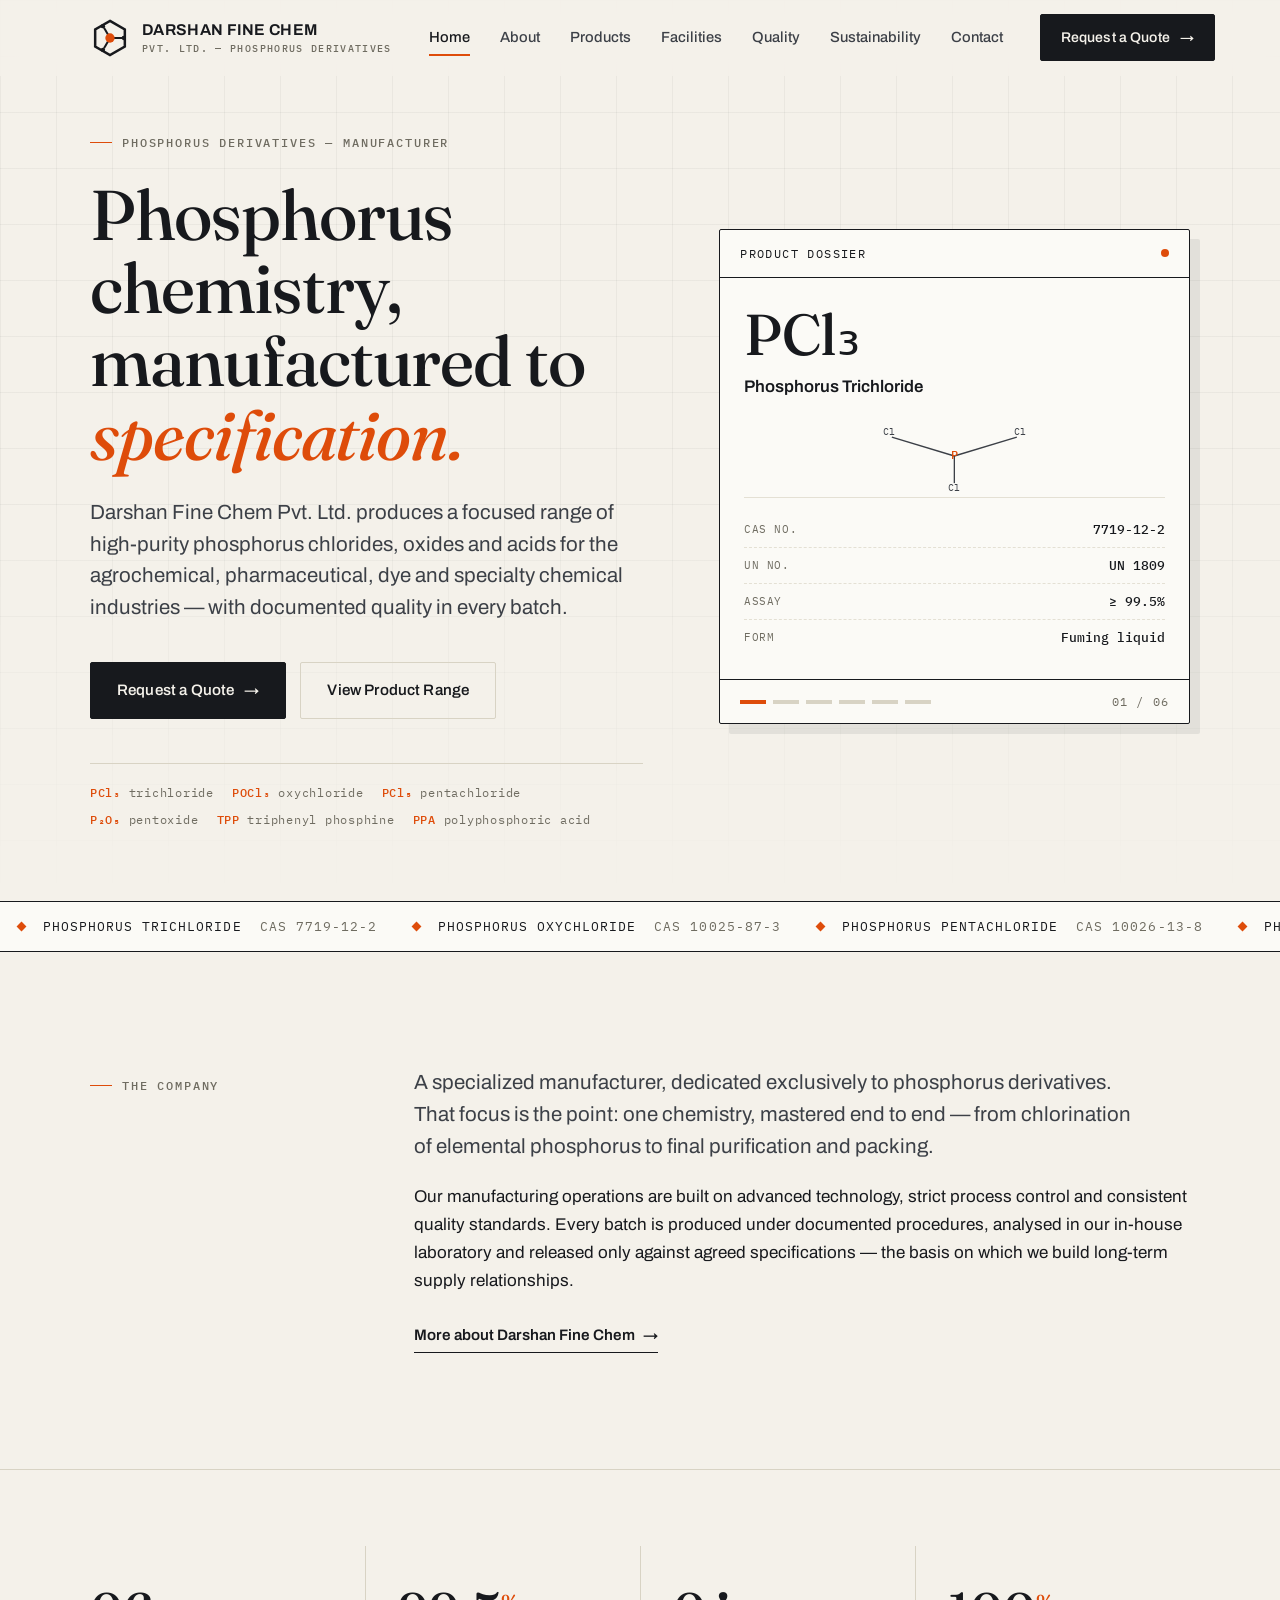
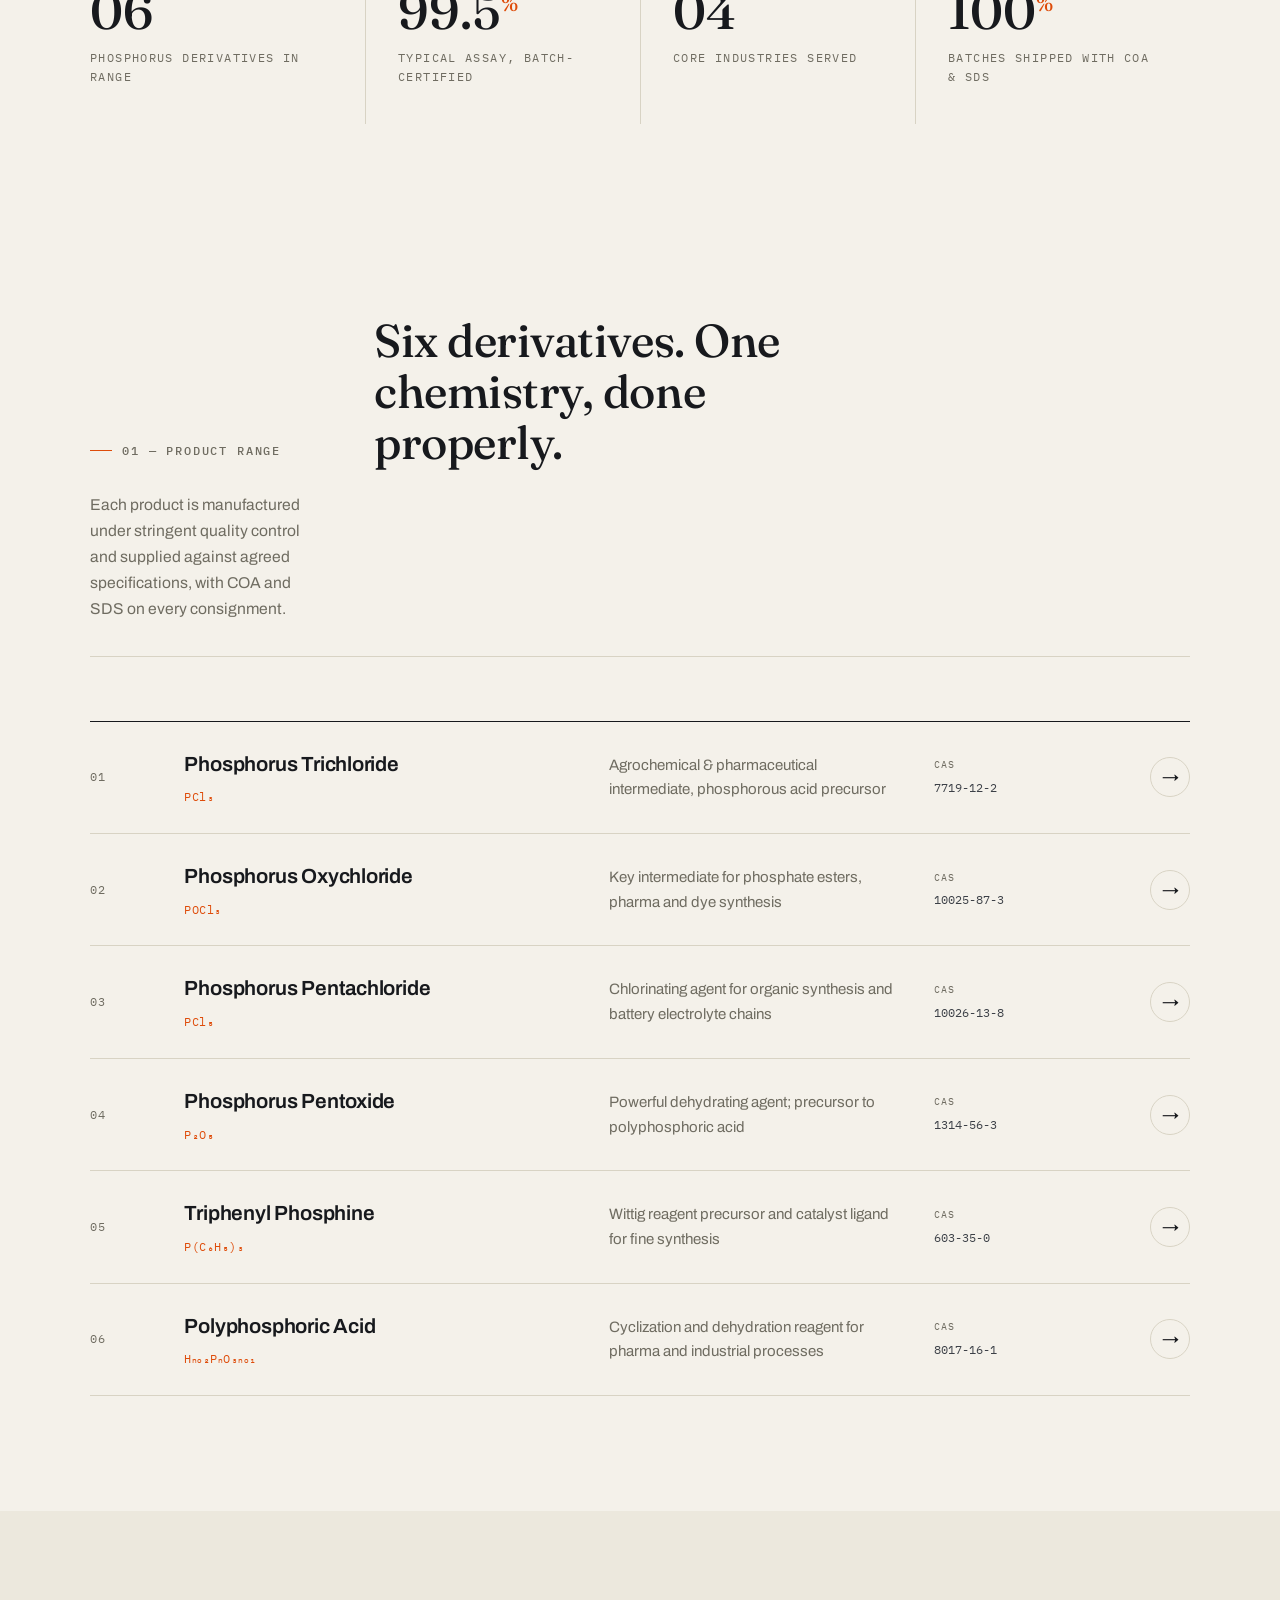
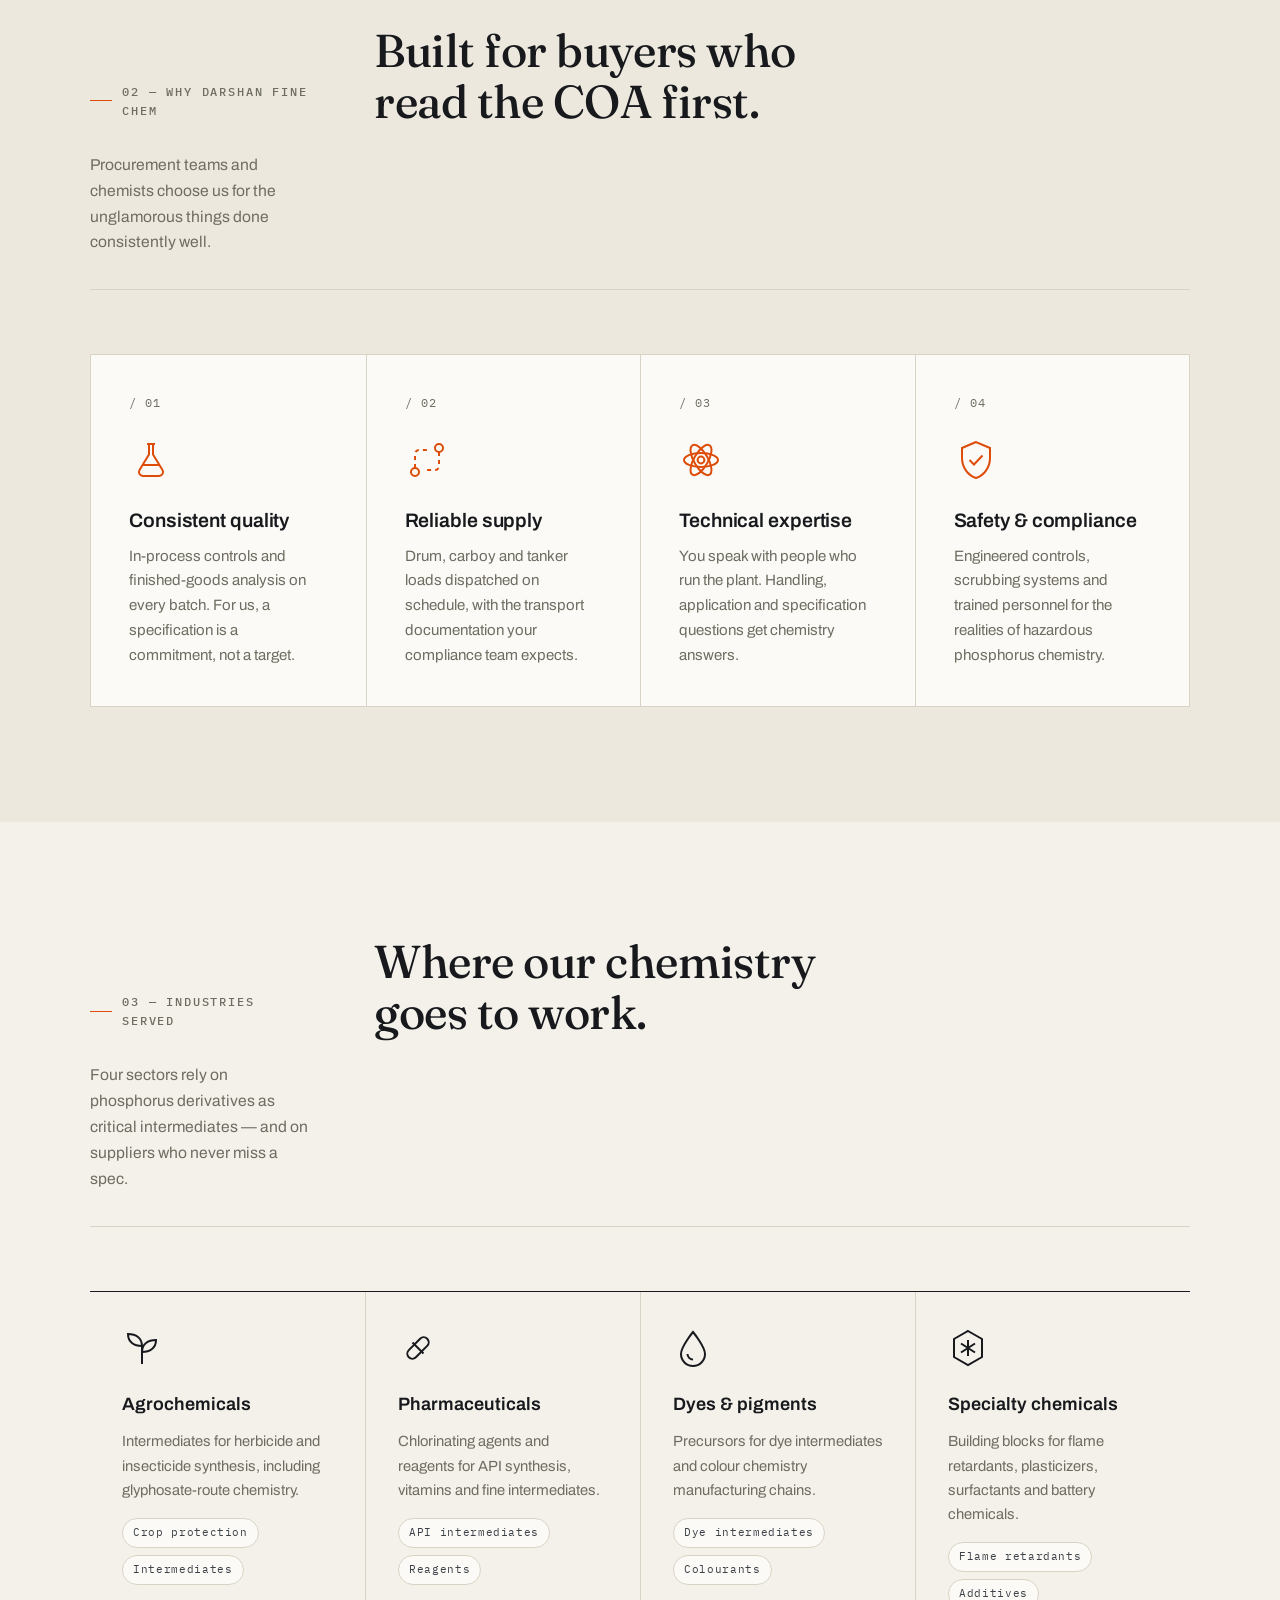
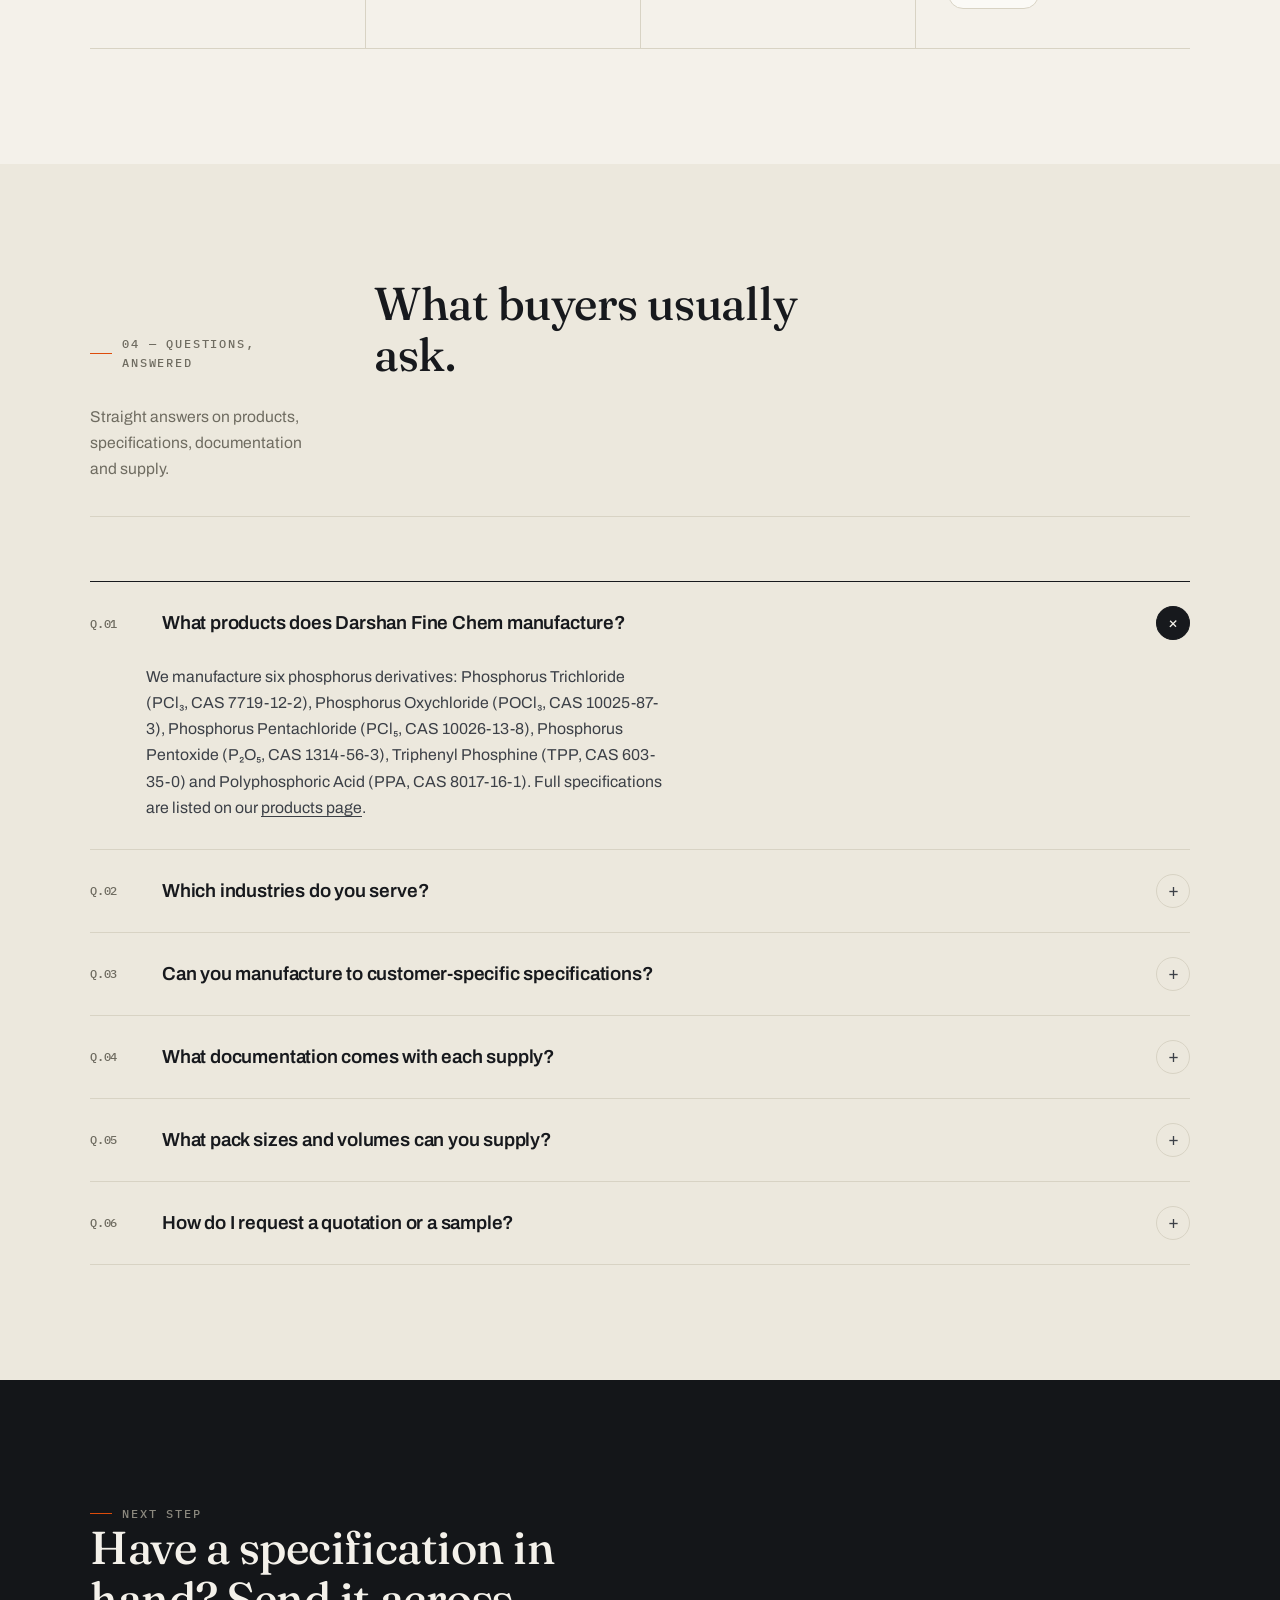
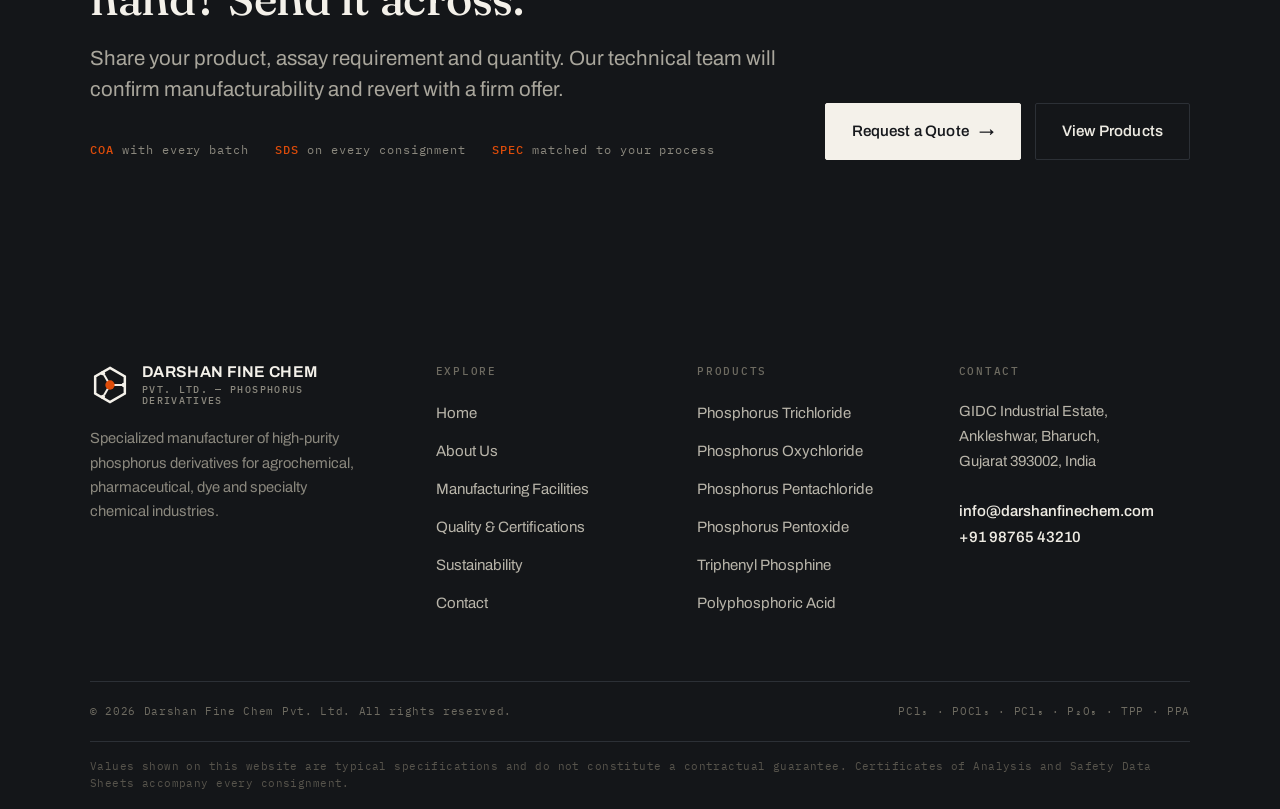
==== old/index.html @ c618066f "Initial commit: Darshan Fine Chem corporate website" ====
<!DOCTYPE html>
<html lang="en">
<head>
  <meta charset="UTF-8">
  <meta name="viewport" content="width=device-width, initial-scale=1.0">
  <title>Phosphorus Derivatives Manufacturer | Darshan Fine Chem Pvt. Ltd.</title>
  <meta name="description" content="Manufacturer of high-purity phosphorus derivatives — PCl₃, POCl₃, PCl₅, P₂O₅, Triphenyl Phosphine & Polyphosphoric Acid — for agrochemical, pharmaceutical, dye and specialty chemical industries.">
  <link rel="canonical" href="https://www.darshanfinechem.com/">
  <meta name="robots" content="index, follow, max-image-preview:large">
  <meta name="theme-color" content="#F4F1EA">

  <meta property="og:type" content="website">
  <meta property="og:site_name" content="Darshan Fine Chem Pvt. Ltd.">
  <meta property="og:title" content="Phosphorus Derivatives Manufacturer | Darshan Fine Chem Pvt. Ltd.">
  <meta property="og:description" content="High-purity phosphorus derivatives — PCl₃, POCl₃, PCl₅, P₂O₅, TPP & PPA — manufactured to specification in India.">
  <meta property="og:url" content="https://www.darshanfinechem.com/">
  <meta property="og:image" content="https://www.darshanfinechem.com/assets/og-image.png">
  <meta name="twitter:card" content="summary_large_image">
  <meta name="twitter:title" content="Phosphorus Derivatives Manufacturer | Darshan Fine Chem Pvt. Ltd.">
  <meta name="twitter:description" content="High-purity phosphorus derivatives — PCl₃, POCl₃, PCl₅, P₂O₅, TPP & PPA — manufactured to specification in India.">
  <meta name="twitter:image" content="https://www.darshanfinechem.com/assets/og-image.png">

  <link rel="icon" type="image/svg+xml" href="favicon.svg">
  <link rel="preconnect" href="https://fonts.googleapis.com">
  <link rel="preconnect" href="https://fonts.gstatic.com" crossorigin>
  <link href="https://fonts.googleapis.com/css2?family=Archivo:wght@100..900&family=Fraunces:ital,opsz,wght@0,9..144,300..700;1,9..144,300..700&family=IBM+Plex+Mono:wght@400;500&display=swap" rel="stylesheet">
  <link rel="stylesheet" href="css/style.css">

  <script type="application/ld+json">
  {
    "@context": "https://schema.org",
    "@graph": [
      {
        "@type": "Organization",
        "@id": "https://www.darshanfinechem.com/#organization",
        "name": "Darshan Fine Chem Pvt. Ltd.",
        "url": "https://www.darshanfinechem.com/",
        "logo": "https://www.darshanfinechem.com/favicon.svg",
        "description": "Specialized manufacturer of high-quality phosphorus derivatives — phosphorus trichloride, phosphorus oxychloride, phosphorus pentachloride, phosphorus pentoxide, triphenyl phosphine and polyphosphoric acid — serving agrochemical, pharmaceutical, dye and specialty chemical industries.",
        "address": {
          "@type": "PostalAddress",
          "streetAddress": "GIDC Industrial Estate, Ankleshwar",
          "addressLocality": "Bharuch",
          "addressRegion": "Gujarat",
          "postalCode": "393002",
          "addressCountry": "IN"
        },
        "contactPoint": {
          "@type": "ContactPoint",
          "contactType": "sales",
          "email": "info@darshanfinechem.com",
          "availableLanguage": ["en", "hi", "gu"]
        },
        "knowsAbout": ["Phosphorus trichloride", "Phosphorus oxychloride", "Phosphorus pentachloride", "Phosphorus pentoxide", "Triphenyl phosphine", "Polyphosphoric acid", "Phosphorus derivatives", "Fine chemicals"]
      },
      {
        "@type": "WebSite",
        "@id": "https://www.darshanfinechem.com/#website",
        "url": "https://www.darshanfinechem.com/",
        "name": "Darshan Fine Chem Pvt. Ltd.",
        "publisher": { "@id": "https://www.darshanfinechem.com/#organization" },
        "inLanguage": "en"
      },
      {
        "@type": "WebPage",
        "@id": "https://www.darshanfinechem.com/#webpage",
        "url": "https://www.darshanfinechem.com/",
        "name": "Phosphorus Derivatives Manufacturer | Darshan Fine Chem Pvt. Ltd.",
        "isPartOf": { "@id": "https://www.darshanfinechem.com/#website" },
        "about": { "@id": "https://www.darshanfinechem.com/#organization" },
        "inLanguage": "en"
      },
      {
        "@type": "FAQPage",
        "@id": "https://www.darshanfinechem.com/#faq",
        "mainEntity": [
          {
            "@type": "Question",
            "name": "What products does Darshan Fine Chem manufacture?",
            "acceptedAnswer": {
              "@type": "Answer",
              "text": "Darshan Fine Chem Pvt. Ltd. manufactures six phosphorus derivatives: Phosphorus Trichloride (PCl₃, CAS 7719-12-2), Phosphorus Oxychloride (POCl₃, CAS 10025-87-3), Phosphorus Pentachloride (PCl₅, CAS 10026-13-8), Phosphorus Pentoxide (P₂O₅, CAS 1314-56-3), Triphenyl Phosphine (TPP, CAS 603-35-0) and Polyphosphoric Acid (PPA, CAS 8017-16-1)."
            }
          },
          {
            "@type": "Question",
            "name": "Which industries does Darshan Fine Chem serve?",
            "acceptedAnswer": {
              "@type": "Answer",
              "text": "The company supplies four key sectors: agrochemicals (herbicide and insecticide intermediates), pharmaceuticals (API intermediates and reagents), dyes and pigments, and specialty chemicals (flame retardants, plasticizers and battery chemicals)."
            }
          },
          {
            "@type": "Question",
            "name": "Can Darshan Fine Chem manufacture to customer-specific specifications?",
            "acceptedAnswer": {
              "@type": "Answer",
              "text": "Yes. Products are manufactured under stringent quality control systems and can be tailored to customer-specific requirements for assay, impurity profile and packaging. Technical teams review each specification before confirming manufacturability."
            }
          },
          {
            "@type": "Question",
            "name": "What quality documentation accompanies each supply?",
            "acceptedAnswer": {
              "@type": "Answer",
              "text": "Every consignment is shipped with a batch-wise Certificate of Analysis (COA) and a Safety Data Sheet (SDS). Batch records are maintained for full traceability from raw material to dispatch."
            }
          },
          {
            "@type": "Question",
            "name": "What pack sizes and supply volumes are available?",
            "acceptedAnswer": {
              "@type": "Answer",
              "text": "Supply ranges from 25 kg drums and 35 kg carboys to 250 kg composite drums, ISO tanks and bulk tanker loads, depending on the product. Both domestic Indian and export enquiries are supported."
            }
          },
          {
            "@type": "Question",
            "name": "How do I request a quotation from Darshan Fine Chem?",
            "acceptedAnswer": {
              "@type": "Answer",
              "text": "Send your product name, required specification, quantity and delivery location through the contact form on the website or by email to info@darshanfinechem.com. The sales team responds with pricing, lead time and packing options."
            }
          }
        ]
      }
    ]
  }
  </script>
</head>
<body>
  <a class="skip-link" href="#main">Skip to content</a>

  <!-- ============ HEADER ============ -->
  <header class="site-header">
    <div class="container header-inner">
      <a href="index.html" class="brand" aria-label="Darshan Fine Chem Pvt. Ltd. — home">
        <svg class="brand-mark" viewBox="0 0 48 48" aria-hidden="true">
          <path d="M24 3.5 41.8 13.8v20.5L24 44.5 6.2 34.3V13.8L24 3.5Z" fill="none" stroke="#17191D" stroke-width="3"/>
          <line x1="24" y1="24" x2="38.5" y2="24" stroke="#17191D" stroke-width="2.4"/>
          <line x1="24" y1="24" x2="16.8" y2="36.4" stroke="#17191D" stroke-width="2.4"/>
          <line x1="24" y1="24" x2="16.8" y2="11.6" stroke="#17191D" stroke-width="2.4"/>
          <circle cx="24" cy="24" r="5.6" fill="#DE4C0A"/>
          <circle cx="40.5" cy="24" r="2.6" fill="#17191D"/>
          <circle cx="15.5" cy="38.2" r="2.6" fill="#17191D"/>
          <circle cx="15.5" cy="9.8" r="2.6" fill="#17191D"/>
        </svg>
        <span class="brand-name">Darshan Fine Chem<small>PVT. LTD. — PHOSPHORUS DERIVATIVES</small></span>
      </a>
      <nav class="main-nav" aria-label="Primary">
        <a href="index.html" class="is-active" aria-current="page">Home</a>
        <a href="about.html">About</a>
        <a href="products.html">Products</a>
        <a href="manufacturing.html">Facilities</a>
        <a href="quality.html">Quality</a>
        <a href="sustainability.html">Sustainability</a>
        <a href="contact.html">Contact</a>
      </nav>
      <div class="header-cta">
        <a href="contact.html" class="btn">Request a Quote <span class="arrow" aria-hidden="true">&rarr;</span></a>
      </div>
      <button class="nav-toggle" type="button" aria-label="Toggle navigation" aria-expanded="false"><span></span></button>
    </div>
  </header>

  <main id="main">
    <!-- ============ HERO ============ -->
    <section class="hero">
      <div class="container hero-grid">
        <div class="hero-copy">
          <p class="eyebrow">Phosphorus derivatives — manufacturer</p>
          <h1 class="display">Phosphorus chemistry, manufactured to <em>specification.</em></h1>
          <p class="lede">Darshan Fine Chem Pvt. Ltd. produces a focused range of high-purity phosphorus chlorides, oxides and acids for the agrochemical, pharmaceutical, dye and specialty chemical industries — with documented quality in every batch.</p>
          <div class="hero-actions">
            <a href="contact.html" class="btn">Request a Quote <span class="arrow" aria-hidden="true">&rarr;</span></a>
            <a href="products.html" class="btn btn--ghost">View Product Range</a>
          </div>
          <div class="hero-formulas" aria-label="Product range">
            <span><b>PCl&#8323;</b> trichloride</span>
            <span><b>POCl&#8323;</b> oxychloride</span>
            <span><b>PCl&#8325;</b> pentachloride</span>
            <span><b>P&#8322;O&#8325;</b> pentoxide</span>
            <span><b>TPP</b> triphenyl phosphine</span>
            <span><b>PPA</b> polyphosphoric acid</span>
          </div>
        </div>

        <div class="dossier reveal" data-dossier>
          <div class="dossier-head">
            <span>Product dossier</span>
            <span class="dot dot-pulse" aria-hidden="true"></span>
          </div>
          <div class="dossier-fade">
            <div class="dossier-body">
              <div class="dossier-formula">PCl&#8323;</div>
              <div class="dossier-name">Phosphorus Trichloride</div>
              <svg class="dossier-mol mol-svg" viewBox="0 0 220 90" aria-hidden="true">
                <line x1="110" y1="45" x2="34" y2="22" stroke="#3C4047" stroke-width="1.6"/>
                <line x1="110" y1="45" x2="186" y2="22" stroke="#3C4047" stroke-width="1.6"/>
                <line x1="110" y1="45" x2="110" y2="78" stroke="#3C4047" stroke-width="1.6"/>
                <text x="110" y="49" text-anchor="middle" font-size="15" fill="#DE4C0A" font-weight="500">P</text>
                <text x="30" y="20" text-anchor="middle" font-size="12" fill="#3C4047">Cl</text>
                <text x="190" y="20" text-anchor="middle" font-size="12" fill="#3C4047">Cl</text>
                <text x="110" y="88" text-anchor="middle" font-size="12" fill="#3C4047">Cl</text>
              </svg>
              <dl class="dossier-specs">
                <div class="spec-row"><dt>CAS No.</dt><dd data-spec="cas">7719-12-2</dd></div>
                <div class="spec-row"><dt>UN No.</dt><dd data-spec="un">UN 1809</dd></div>
                <div class="spec-row"><dt>Assay</dt><dd data-spec="assay">&ge; 99.5%</dd></div>
                <div class="spec-row"><dt>Form</dt><dd data-spec="form">Fuming liquid</dd></div>
              </dl>
            </div>
          </div>
          <div class="dossier-foot">
            <div class="dossier-dots" role="tablist" aria-label="Browse products"></div>
            <span class="dossier-count">01 / 06</span>
          </div>
        </div>
      </div>
    </section>

    <!-- ============ MARQUEE ============ -->
    <div class="marquee" aria-hidden="true">
      <div class="marquee-track">
        <span class="marquee-item"><i></i>PHOSPHORUS TRICHLORIDE <span>CAS 7719-12-2</span></span>
        <span class="marquee-item"><i></i>PHOSPHORUS OXYCHLORIDE <span>CAS 10025-87-3</span></span>
        <span class="marquee-item"><i></i>PHOSPHORUS PENTACHLORIDE <span>CAS 10026-13-8</span></span>
        <span class="marquee-item"><i></i>PHOSPHORUS PENTOXIDE <span>CAS 1314-56-3</span></span>
        <span class="marquee-item"><i></i>TRIPHENYL PHOSPHINE <span>CAS 603-35-0</span></span>
        <span class="marquee-item"><i></i>POLYPHOSPHORIC ACID <span>CAS 8017-16-1</span></span>
        <span class="marquee-item"><i></i>PHOSPHORUS TRICHLORIDE <span>CAS 7719-12-2</span></span>
        <span class="marquee-item"><i></i>PHOSPHORUS OXYCHLORIDE <span>CAS 10025-87-3</span></span>
        <span class="marquee-item"><i></i>PHOSPHORUS PENTACHLORIDE <span>CAS 10026-13-8</span></span>
        <span class="marquee-item"><i></i>PHOSPHORUS PENTOXIDE <span>CAS 1314-56-3</span></span>
        <span class="marquee-item"><i></i>TRIPHENYL PHOSPHINE <span>CAS 603-35-0</span></span>
        <span class="marquee-item"><i></i>POLYPHOSPHORIC ACID <span>CAS 8017-16-1</span></span>
      </div>
    </div>

    <!-- ============ ABOUT TEASER ============ -->
    <section class="section" id="about-teaser">
      <div class="container split">
        <div class="split-rail reveal">
          <p class="eyebrow">The company</p>
        </div>
        <div class="split-body reveal reveal-delay-1">
          <p class="lede">A specialized manufacturer, dedicated exclusively to phosphorus derivatives. That focus is the point: one chemistry, mastered end to end — from chlorination of elemental phosphorus to final purification and packing.</p>
          <p>Our manufacturing operations are built on advanced technology, strict process control and consistent quality standards. Every batch is produced under documented procedures, analysed in our in-house laboratory and released only against agreed specifications — the basis on which we build long-term supply relationships.</p>
          <a class="text-link" href="about.html">More about Darshan Fine Chem <span class="arrow" aria-hidden="true">&rarr;</span></a>
        </div>
      </div>
    </section>

    <!-- ============ STATS ============ -->
    <section class="section--tight hairline-top">
      <div class="container">
        <div class="stats">
          <div class="stat reveal">
            <div class="stat-value">06</div>
            <div class="stat-label">Phosphorus derivatives in range</div>
          </div>
          <div class="stat reveal reveal-delay-1">
            <div class="stat-value">99.5<sup>%</sup></div>
            <div class="stat-label">Typical assay, batch-certified</div>
          </div>
          <div class="stat reveal reveal-delay-2">
            <div class="stat-value">04</div>
            <div class="stat-label">Core industries served</div>
          </div>
          <div class="stat reveal reveal-delay-3">
            <div class="stat-value">100<sup>%</sup></div>
            <div class="stat-label">Batches shipped with COA &amp; SDS</div>
          </div>
        </div>
      </div>
    </section>

    <!-- ============ PRODUCTS INDEX ============ -->
    <section class="section" id="products">
      <div class="container">
        <div class="section-head reveal">
          <p class="eyebrow">01 — Product range</p>
          <h2 class="h2">Six derivatives. One chemistry, done properly.</h2>
          <p class="head-note">Each product is manufactured under stringent quality control and supplied against agreed specifications, with COA and SDS on every consignment.</p>
        </div>

        <div class="product-index">
          <a class="product-row reveal" href="products.html#phosphorus-trichloride">
            <span class="idx">01</span>
            <span class="p-head">
              <span class="p-name">Phosphorus Trichloride</span>
              <span class="p-formula">PCl&#8323;</span>
            </span>
            <span class="p-use">Agrochemical &amp; pharmaceutical intermediate, phosphorous acid precursor</span>
            <span class="p-cas"><small>CAS</small>7719-12-2</span>
            <span class="p-arrow" aria-hidden="true">&rarr;</span>
          </a>
          <a class="product-row reveal" href="products.html#phosphorus-oxychloride">
            <span class="idx">02</span>
            <span class="p-head">
              <span class="p-name">Phosphorus Oxychloride</span>
              <span class="p-formula">POCl&#8323;</span>
            </span>
            <span class="p-use">Key intermediate for phosphate esters, pharma and dye synthesis</span>
            <span class="p-cas"><small>CAS</small>10025-87-3</span>
            <span class="p-arrow" aria-hidden="true">&rarr;</span>
          </a>
          <a class="product-row reveal" href="products.html#phosphorus-pentachloride">
            <span class="idx">03</span>
            <span class="p-head">
              <span class="p-name">Phosphorus Pentachloride</span>
              <span class="p-formula">PCl&#8325;</span>
            </span>
            <span class="p-use">Chlorinating agent for organic synthesis and battery electrolyte chains</span>
            <span class="p-cas"><small>CAS</small>10026-13-8</span>
            <span class="p-arrow" aria-hidden="true">&rarr;</span>
          </a>
          <a class="product-row reveal" href="products.html#phosphorus-pentoxide">
            <span class="idx">04</span>
            <span class="p-head">
              <span class="p-name">Phosphorus Pentoxide</span>
              <span class="p-formula">P&#8322;O&#8325;</span>
            </span>
            <span class="p-use">Powerful dehydrating agent; precursor to polyphosphoric acid</span>
            <span class="p-cas"><small>CAS</small>1314-56-3</span>
            <span class="p-arrow" aria-hidden="true">&rarr;</span>
          </a>
          <a class="product-row reveal" href="products.html#triphenyl-phosphine">
            <span class="idx">05</span>
            <span class="p-head">
              <span class="p-name">Triphenyl Phosphine</span>
              <span class="p-formula">P(C&#8326;H&#8325;)&#8323;</span>
            </span>
            <span class="p-use">Wittig reagent precursor and catalyst ligand for fine synthesis</span>
            <span class="p-cas"><small>CAS</small>603-35-0</span>
            <span class="p-arrow" aria-hidden="true">&rarr;</span>
          </a>
          <a class="product-row reveal" href="products.html#polyphosphoric-acid">
            <span class="idx">06</span>
            <span class="p-head">
              <span class="p-name">Polyphosphoric Acid</span>
              <span class="p-formula">H&#8345;&#8338;&#8322;P&#8345;O&#8323;&#8345;&#8338;&#8321;</span>
            </span>
            <span class="p-use">Cyclization and dehydration reagent for pharma and industrial processes</span>
            <span class="p-cas"><small>CAS</small>8017-16-1</span>
            <span class="p-arrow" aria-hidden="true">&rarr;</span>
          </a>
        </div>
      </div>
    </section>

    <!-- ============ WHY CHOOSE US ============ -->
    <section class="section section--paper2" id="why-us">
      <div class="container">
        <div class="section-head reveal">
          <p class="eyebrow">02 — Why Darshan Fine Chem</p>
          <h2 class="h2">Built for buyers who read the COA first.</h2>
          <p class="head-note">Procurement teams and chemists choose us for the unglamorous things done consistently well.</p>
        </div>
        <div class="card-grid">
          <div class="card-cell reveal">
            <span class="c-idx">/ 01</span>
            <svg class="c-icon" viewBox="0 0 44 44" fill="none" stroke="currentColor" stroke-width="2" aria-hidden="true">
              <path d="M18 6h8M20 6v10.5L10.5 32a4 4 0 0 0 3.6 6h15.8a4 4 0 0 0 3.6-6L24 16.5V6"/>
              <path d="M14 27h16"/>
            </svg>
            <h3 class="h3">Consistent quality</h3>
            <p>In-process controls and finished-goods analysis on every batch. For us, a specification is a commitment, not a target.</p>
          </div>
          <div class="card-cell reveal reveal-delay-1">
            <span class="c-idx">/ 02</span>
            <svg class="c-icon" viewBox="0 0 44 44" fill="none" stroke="currentColor" stroke-width="2" aria-hidden="true">
              <circle cx="10" cy="34" r="4"/>
              <circle cx="34" cy="10" r="4"/>
              <path d="M10 30V16a4 4 0 0 1 4-4h8M34 14v14a4 4 0 0 1-4 4h-8" stroke-dasharray="4 4"/>
            </svg>
            <h3 class="h3">Reliable supply</h3>
            <p>Drum, carboy and tanker loads dispatched on schedule, with the transport documentation your compliance team expects.</p>
          </div>
          <div class="card-cell reveal reveal-delay-2">
            <span class="c-idx">/ 03</span>
            <svg class="c-icon" viewBox="0 0 44 44" fill="none" stroke="currentColor" stroke-width="2" aria-hidden="true">
              <circle cx="22" cy="22" r="3.4"/>
              <ellipse cx="22" cy="22" rx="17" ry="7"/>
              <ellipse cx="22" cy="22" rx="17" ry="7" transform="rotate(60 22 22)"/>
              <ellipse cx="22" cy="22" rx="17" ry="7" transform="rotate(120 22 22)"/>
            </svg>
            <h3 class="h3">Technical expertise</h3>
            <p>You speak with people who run the plant. Handling, application and specification questions get chemistry answers.</p>
          </div>
          <div class="card-cell reveal reveal-delay-3">
            <span class="c-idx">/ 04</span>
            <svg class="c-icon" viewBox="0 0 44 44" fill="none" stroke="currentColor" stroke-width="2" aria-hidden="true">
              <path d="M22 4 8 10v10c0 9.4 6 17.4 14 20 8-2.6 14-10.6 14-20V10L22 4Z"/>
              <path d="m15.5 22 4.5 4.5 8.5-9"/>
            </svg>
            <h3 class="h3">Safety &amp; compliance</h3>
            <p>Engineered controls, scrubbing systems and trained personnel for the realities of hazardous phosphorus chemistry.</p>
          </div>
        </div>
      </div>
    </section>

    <!-- ============ INDUSTRIES ============ -->
    <section class="section" id="industries">
      <div class="container">
        <div class="section-head reveal">
          <p class="eyebrow">03 — Industries served</p>
          <h2 class="h2">Where our chemistry goes to work.</h2>
          <p class="head-note">Four sectors rely on phosphorus derivatives as critical intermediates — and on suppliers who never miss a spec.</p>
        </div>
        <div class="ind-grid">
          <div class="ind-cell reveal">
            <svg class="c-icon" viewBox="0 0 40 40" fill="none" stroke="currentColor" stroke-width="2" aria-hidden="true">
              <path d="M20 36V18"/>
              <path d="M20 18C20 10 14 6 6 6c0 8 6 12 14 12Z"/>
              <path d="M20 24c0-8 6-12 14-12 0 8-6 12-14 12Z"/>
            </svg>
            <h3>Agrochemicals</h3>
            <p>Intermediates for herbicide and insecticide synthesis, including glyphosate-route chemistry.</p>
            <div class="chip-row"><span class="chip">Crop protection</span><span class="chip">Intermediates</span></div>
          </div>
          <div class="ind-cell reveal reveal-delay-1">
            <svg class="c-icon" viewBox="0 0 40 40" fill="none" stroke="currentColor" stroke-width="2" aria-hidden="true">
              <rect x="7" y="15" width="26" height="10" rx="5" transform="rotate(-45 20 20)"/>
              <path d="m14.5 14.5 11 11"/>
            </svg>
            <h3>Pharmaceuticals</h3>
            <p>Chlorinating agents and reagents for API synthesis, vitamins and fine intermediates.</p>
            <div class="chip-row"><span class="chip">API intermediates</span><span class="chip">Reagents</span></div>
          </div>
          <div class="ind-cell reveal reveal-delay-2">
            <svg class="c-icon" viewBox="0 0 40 40" fill="none" stroke="currentColor" stroke-width="2" aria-hidden="true">
              <path d="M20 4S8 18.5 8 26a12 12 0 0 0 24 0C32 18.5 20 4 20 4Z"/>
              <path d="M14.5 26a5.5 5.5 0 0 0 5.5 5.5"/>
            </svg>
            <h3>Dyes &amp; pigments</h3>
            <p>Precursors for dye intermediates and colour chemistry manufacturing chains.</p>
            <div class="chip-row"><span class="chip">Dye intermediates</span><span class="chip">Colourants</span></div>
          </div>
          <div class="ind-cell reveal reveal-delay-3">
            <svg class="c-icon" viewBox="0 0 40 40" fill="none" stroke="currentColor" stroke-width="2" aria-hidden="true">
              <path d="M20 3 34 11v18L20 37 6 29V11L20 3Z"/>
              <path d="M20 12v16M13 15.5l14 9M27 15.5l-14 9"/>
            </svg>
            <h3>Specialty chemicals</h3>
            <p>Building blocks for flame retardants, plasticizers, surfactants and battery chemicals.</p>
            <div class="chip-row"><span class="chip">Flame retardants</span><span class="chip">Additives</span></div>
          </div>
        </div>
      </div>
    </section>

    <!-- ============ FAQ ============ -->
    <section class="section section--paper2" id="faq">
      <div class="container">
        <div class="section-head reveal">
          <p class="eyebrow">04 — Questions, answered</p>
          <h2 class="h2">What buyers usually ask.</h2>
          <p class="head-note">Straight answers on products, specifications, documentation and supply.</p>
        </div>
        <div class="faq reveal">
          <details open>
            <summary><span class="q-idx">Q.01</span> What products does Darshan Fine Chem manufacture? <span class="q-mark" aria-hidden="true">+</span></summary>
            <div class="a-body">
              <p>We manufacture six phosphorus derivatives: Phosphorus Trichloride (PCl&#8323;, CAS 7719-12-2), Phosphorus Oxychloride (POCl&#8323;, CAS 10025-87-3), Phosphorus Pentachloride (PCl&#8325;, CAS 10026-13-8), Phosphorus Pentoxide (P&#8322;O&#8325;, CAS 1314-56-3), Triphenyl Phosphine (TPP, CAS 603-35-0) and Polyphosphoric Acid (PPA, CAS 8017-16-1). Full specifications are listed on our <a href="products.html" style="border-bottom:1px solid currentColor;">products page</a>.</p>
            </div>
          </details>
          <details>
            <summary><span class="q-idx">Q.02</span> Which industries do you serve? <span class="q-mark" aria-hidden="true">+</span></summary>
            <div class="a-body">
              <p>Our products serve four key sectors: agrochemicals (herbicide and insecticide intermediates), pharmaceuticals (API intermediates and reagents), dyes and pigments, and specialty chemicals such as flame retardants, plasticizers and battery chemicals.</p>
            </div>
          </details>
          <details>
            <summary><span class="q-idx">Q.03</span> Can you manufacture to customer-specific specifications? <span class="q-mark" aria-hidden="true">+</span></summary>
            <div class="a-body">
              <p>Yes. Assay, impurity profile and packaging can be tailored to your requirement. Share your specification with our technical team and we will confirm manufacturability, lead time and pricing before you commit.</p>
            </div>
          </details>
          <details>
            <summary><span class="q-idx">Q.04</span> What documentation comes with each supply? <span class="q-mark" aria-hidden="true">+</span></summary>
            <div class="a-body">
              <p>Every consignment carries a batch-wise Certificate of Analysis (COA) and a Safety Data Sheet (SDS). Batch records are retained for full traceability, from raw material receipt through in-process checks to final release.</p>
            </div>
          </details>
          <details>
            <summary><span class="q-idx">Q.05</span> What pack sizes and volumes can you supply? <span class="q-mark" aria-hidden="true">+</span></summary>
            <div class="a-body">
              <p>Depending on the product: 25&ndash;50 kg drums, 35&ndash;50 kg HDPE carboys, 250 kg composite drums, ISO tanks and bulk tanker loads. We support both domestic Indian supply and export enquiries.</p>
            </div>
          </details>
          <details>
            <summary><span class="q-idx">Q.06</span> How do I request a quotation or a sample? <span class="q-mark" aria-hidden="true">+</span></summary>
            <div class="a-body">
              <p>Send us the product name, your specification, quantity and delivery location via the <a href="contact.html" style="border-bottom:1px solid currentColor;">contact form</a> or email <a href="mailto:info@darshanfinechem.com" style="border-bottom:1px solid currentColor;">info@darshanfinechem.com</a>. Our sales team will respond with pricing, lead time and packing options.</p>
            </div>
          </details>
        </div>
      </div>
    </section>

    <!-- ============ CTA BAND ============ -->
    <section class="section section--dark cta-band">
      <div class="container">
        <div class="reveal">
          <p class="eyebrow">Next step</p>
          <h2 class="h2">Have a specification in hand? Send it across.</h2>
          <p class="lede">Share your product, assay requirement and quantity. Our technical team will confirm manufacturability and revert with a firm offer.</p>
          <div class="cta-mono">
            <span><b>COA</b> with every batch</span>
            <span><b>SDS</b> on every consignment</span>
            <span><b>SPEC</b> matched to your process</span>
          </div>
        </div>
        <div class="cta-actions reveal reveal-delay-1">
          <a href="contact.html" class="btn btn--light">Request a Quote <span class="arrow" aria-hidden="true">&rarr;</span></a>
          <a href="products.html" class="btn btn--ghost-light">View Products</a>
        </div>
      </div>
    </section>
  </main>

  <!-- ============ FOOTER ============ -->
  <footer class="site-footer">
    <div class="container">
      <div class="footer-grid">
        <div class="footer-brand">
          <a href="index.html" class="brand" aria-label="Darshan Fine Chem Pvt. Ltd. — home">
            <svg class="brand-mark" viewBox="0 0 48 48" aria-hidden="true">
              <path d="M24 3.5 41.8 13.8v20.5L24 44.5 6.2 34.3V13.8L24 3.5Z" fill="none" stroke="#F4F1EA" stroke-width="3"/>
              <line x1="24" y1="24" x2="38.5" y2="24" stroke="#F4F1EA" stroke-width="2.4"/>
              <line x1="24" y1="24" x2="16.8" y2="36.4" stroke="#F4F1EA" stroke-width="2.4"/>
              <line x1="24" y1="24" x2="16.8" y2="11.6" stroke="#F4F1EA" stroke-width="2.4"/>
              <circle cx="24" cy="24" r="5.6" fill="#DE4C0A"/>
              <circle cx="40.5" cy="24" r="2.6" fill="#F4F1EA"/>
              <circle cx="15.5" cy="38.2" r="2.6" fill="#F4F1EA"/>
              <circle cx="15.5" cy="9.8" r="2.6" fill="#F4F1EA"/>
            </svg>
            <span class="brand-name">Darshan Fine Chem<small>PVT. LTD. — PHOSPHORUS DERIVATIVES</small></span>
          </a>
          <p>Specialized manufacturer of high-purity phosphorus derivatives for agrochemical, pharmaceutical, dye and specialty chemical industries.</p>
        </div>
        <div class="footer-col">
          <h3>Explore</h3>
          <ul>
            <li><a href="index.html">Home</a></li>
            <li><a href="about.html">About Us</a></li>
            <li><a href="manufacturing.html">Manufacturing Facilities</a></li>
            <li><a href="quality.html">Quality &amp; Certifications</a></li>
            <li><a href="sustainability.html">Sustainability</a></li>
            <li><a href="contact.html">Contact</a></li>
          </ul>
        </div>
        <div class="footer-col">
          <h3>Products</h3>
          <ul>
            <li><a href="products.html#phosphorus-trichloride">Phosphorus Trichloride</a></li>
            <li><a href="products.html#phosphorus-oxychloride">Phosphorus Oxychloride</a></li>
            <li><a href="products.html#phosphorus-pentachloride">Phosphorus Pentachloride</a></li>
            <li><a href="products.html#phosphorus-pentoxide">Phosphorus Pentoxide</a></li>
            <li><a href="products.html#triphenyl-phosphine">Triphenyl Phosphine</a></li>
            <li><a href="products.html#polyphosphoric-acid">Polyphosphoric Acid</a></li>
          </ul>
        </div>
        <div class="footer-col">
          <h3>Contact</h3>
          <address>
            GIDC Industrial Estate,<br>
            Ankleshwar, Bharuch,<br>
            Gujarat 393002, India<br><br>
            <a href="mailto:info@darshanfinechem.com">info@darshanfinechem.com</a><br>
            <a href="tel:+919876543210">+91 98765 43210</a>
          </address>
        </div>
      </div>
      <div class="footer-bottom">
        <span>&copy; <span data-year>2026</span> Darshan Fine Chem Pvt. Ltd. All rights reserved.</span>
        <span>PCl&#8323; &middot; POCl&#8323; &middot; PCl&#8325; &middot; P&#8322;O&#8325; &middot; TPP &middot; PPA</span>
      </div>
      <div class="footer-disclaimer">
        Values shown on this website are typical specifications and do not constitute a contractual guarantee. Certificates of Analysis and Safety Data Sheets accompany every consignment.
      </div>
    </div>
  </footer>

  <script src="js/main.js"></script>
</body>
</html>
---- old/css/style.css ----
/* ============================================================
   Darshan Fine Chem Pvt. Ltd. — Design System
   Technical dossier aesthetic: editorial serif, mono data,
   bone paper, ember accent. No gradients. No stock clichés.
   ============================================================ */

:root {
  --paper:      #F4F1EA;
  --paper-2:    #ECE8DD;
  --card:       #FBFAF6;
  --ink:        #17191D;
  --ink-2:      #3C4047;
  --muted:      #6F6C61;
  --line:       #D8D3C4;
  --line-soft:  #E4E0D4;
  --ember:      #DE4C0A;
  --ember-dark: #B83D05;
  --moss:       #2F5346;
  --dark:       #141619;
  --dark-2:     #1C1F23;
  --dark-line:  #2C3036;

  --font-display: "Fraunces", Georgia, serif;
  --font-body:    "Archivo", "Helvetica Neue", Arial, sans-serif;
  --font-mono:    "IBM Plex Mono", "SFMono-Regular", Consolas, monospace;

  --container: 1180px;
  --gutter: clamp(20px, 4vw, 40px);
  --header-h: 76px;

  --ease: cubic-bezier(0.22, 1, 0.36, 1);
}

/* ---------- Reset ---------- */
*, *::before, *::after { box-sizing: border-box; margin: 0; padding: 0; }
html { scroll-behavior: smooth; scroll-padding-top: calc(var(--header-h) + 16px); }
body {
  background: var(--paper);
  color: var(--ink);
  font-family: var(--font-body);
  font-size: 1.0625rem;
  line-height: 1.65;
  -webkit-font-smoothing: antialiased;
  text-rendering: optimizeLegibility;
}
img, svg, video { display: block; max-width: 100%; }
a { color: inherit; text-decoration: none; }
ul, ol { list-style: none; }
button, input, select, textarea { font: inherit; color: inherit; }
::selection { background: var(--ember); color: #fff; }

/* ---------- Type ---------- */
.display {
  font-family: var(--font-display);
  font-weight: 480;
  font-size: clamp(2.6rem, 5.6vw, 4.4rem);
  line-height: 1.04;
  letter-spacing: -0.015em;
}
.display em, .h2 em { font-style: italic; color: var(--ember); font-weight: 460; }
.h2 {
  font-family: var(--font-display);
  font-weight: 480;
  font-size: clamp(1.9rem, 3.6vw, 2.9rem);
  line-height: 1.1;
  letter-spacing: -0.01em;
}
.h3 { font-size: 1.22rem; font-weight: 600; line-height: 1.3; letter-spacing: -0.005em; }
.lede { font-size: clamp(1.1rem, 1.6vw, 1.3rem); line-height: 1.55; color: var(--ink-2); max-width: 60ch; }
.eyebrow {
  font-family: var(--font-mono);
  font-size: 0.72rem;
  font-weight: 500;
  letter-spacing: 0.16em;
  text-transform: uppercase;
  color: var(--muted);
  display: inline-flex;
  align-items: center;
  gap: 10px;
}
.eyebrow::before {
  content: "";
  width: 22px; height: 1px;
  background: var(--ember);
  flex: none;
}
.mono { font-family: var(--font-mono); }
.muted { color: var(--muted); }
.small { font-size: 0.9rem; }
.sub { vertical-align: sub; font-size: 0.72em; }

/* ---------- Layout ---------- */
.container { width: 100%; max-width: var(--container); margin-inline: auto; padding-inline: var(--gutter); }
.section { padding-block: clamp(72px, 9vw, 128px); position: relative; }
.section--tight { padding-block: clamp(48px, 6vw, 84px); }
.section--paper2 { background: var(--paper-2); }
.section--dark { background: var(--dark); color: #EDEAE2; }
.section--dark .h2, .section--dark .h3 { color: #F4F1EA; }
.section--dark .lede { color: #A9A69C; }
.section--dark .eyebrow { color: #8B887E; }
.hairline-top { border-top: 1px solid var(--line); }

.section-head {
  display: grid;
  grid-template-columns: minmax(140px, 220px) 1fr;
  gap: 24px clamp(24px, 5vw, 80px);
  padding-bottom: 28px;
  margin-bottom: clamp(36px, 5vw, 64px);
  border-bottom: 1px solid var(--line);
  align-items: end;
}
.section-head .eyebrow { padding-bottom: 8px; }
.section-head .h2 { max-width: 16ch; }
.section-head .head-note { max-width: 42ch; color: var(--muted); font-size: 0.98rem; justify-self: end; padding-bottom: 6px; }
.section--dark .section-head { border-color: var(--dark-line); }

.grid-2 { display: grid; grid-template-columns: 1fr 1fr; gap: clamp(28px, 5vw, 72px); align-items: start; }
.grid-3 { display: grid; grid-template-columns: repeat(3, 1fr); gap: clamp(20px, 3vw, 36px); }
.grid-4 { display: grid; grid-template-columns: repeat(4, 1fr); gap: clamp(20px, 3vw, 36px); }

/* ---------- Buttons ---------- */
.btn {
  display: inline-flex;
  align-items: center;
  gap: 10px;
  padding: 15px 26px;
  background: var(--ink);
  color: var(--paper);
  font-size: 0.95rem;
  font-weight: 550;
  letter-spacing: 0.01em;
  border: 1px solid var(--ink);
  border-radius: 2px;
  cursor: pointer;
  transition: background 0.25s var(--ease), color 0.25s var(--ease), border-color 0.25s var(--ease), transform 0.25s var(--ease);
}
.btn:hover { background: var(--ember); border-color: var(--ember); color: #fff; }
.btn .arrow { transition: transform 0.25s var(--ease); }
.btn:hover .arrow { transform: translateX(4px); }
.btn--ghost { background: transparent; color: var(--ink); border-color: var(--line); }
.btn--ghost:hover { border-color: var(--ink); background: var(--ink); color: var(--paper); }
.btn--light { background: var(--paper); color: var(--ink); border-color: var(--paper); }
.btn--light:hover { background: var(--ember); border-color: var(--ember); color: #fff; }
.btn--ghost-light { background: transparent; color: #EDEAE2; border-color: var(--dark-line); }
.btn--ghost-light:hover { border-color: #EDEAE2; background: transparent; }

/* ---------- Header ---------- */
.site-header {
  position: fixed;
  inset: 0 0 auto 0;
  z-index: 100;
  height: var(--header-h);
  background: rgba(244, 241, 234, 0.88);
  -webkit-backdrop-filter: blur(12px);
  backdrop-filter: blur(12px);
  border-bottom: 1px solid transparent;
  transition: border-color 0.3s var(--ease), background 0.3s var(--ease);
}
.site-header.is-scrolled { border-bottom-color: var(--line); }
.header-inner {
  height: 100%;
  display: flex;
  align-items: center;
  justify-content: space-between;
  gap: 24px;
}
.brand { display: flex; align-items: center; gap: 12px; flex: none; }
.brand-mark { width: 40px; height: 40px; flex: none; }
.brand-name {
  font-weight: 650;
  font-size: 0.98rem;
  letter-spacing: 0.02em;
  line-height: 1.15;
  text-transform: uppercase;
}
.brand-name small {
  display: block;
  font-family: var(--font-mono);
  font-size: 0.6rem;
  font-weight: 500;
  letter-spacing: 0.14em;
  color: var(--muted);
  margin-top: 3px;
}
.main-nav { display: flex; align-items: center; gap: 4px; }
.main-nav a {
  padding: 8px 13px;
  font-size: 0.92rem;
  font-weight: 500;
  color: var(--ink-2);
  border-radius: 2px;
  position: relative;
  transition: color 0.2s var(--ease);
}
.main-nav a:hover { color: var(--ink); }
.main-nav a.is-active { color: var(--ink); }
.main-nav a.is-active::after {
  content: "";
  position: absolute;
  left: 13px; right: 13px; bottom: 2px;
  height: 2px;
  background: var(--ember);
}
.header-cta { flex: none; }
.header-cta .btn { padding: 11px 20px; font-size: 0.88rem; }
.nav-toggle {
  display: none;
  width: 44px; height: 44px;
  background: none;
  border: 1px solid var(--line);
  border-radius: 2px;
  cursor: pointer;
  position: relative;
}
.nav-toggle span, .nav-toggle span::before, .nav-toggle span::after {
  content: "";
  position: absolute;
  left: 50%;
  width: 18px; height: 2px;
  background: var(--ink);
  transform: translateX(-50%);
  transition: transform 0.25s var(--ease), top 0.25s var(--ease), opacity 0.2s;
}
.nav-toggle span { top: 50%; margin-top: -1px; }
.nav-toggle span::before { top: -6px; }
.nav-toggle span::after { top: 6px; }
.nav-toggle.is-open span { background: transparent; }
.nav-toggle.is-open span::before { top: 0; transform: translateX(-50%) rotate(45deg); }
.nav-toggle.is-open span::after { top: 0; transform: translateX(-50%) rotate(-45deg); }

/* ---------- Hero ---------- */
.hero {
  position: relative;
  min-height: 100svh;
  display: flex;
  align-items: center;
  padding-top: calc(var(--header-h) + 48px);
  padding-bottom: 72px;
  overflow: hidden;
}
.hero::before {
  content: "";
  position: absolute; inset: 0;
  background-image:
    linear-gradient(to right, rgba(23,25,29,0.045) 1px, transparent 1px),
    linear-gradient(to bottom, rgba(23,25,29,0.045) 1px, transparent 1px);
  background-size: 56px 56px;
  mask-image: linear-gradient(to bottom, black 55%, transparent 100%);
  -webkit-mask-image: linear-gradient(to bottom, black 55%, transparent 100%);
  pointer-events: none;
}
.hero-grid {
  position: relative;
  display: grid;
  grid-template-columns: 1.08fr 0.92fr;
  gap: clamp(32px, 6vw, 90px);
  align-items: center;
  width: 100%;
}
.hero-copy .eyebrow { margin-bottom: 26px; }
.hero-copy .display { max-width: 12ch; }
.hero-copy .lede { margin-top: 26px; max-width: 46ch; }
.hero-actions { display: flex; flex-wrap: wrap; gap: 14px; margin-top: 38px; }
.hero-formulas {
  margin-top: 44px;
  padding-top: 18px;
  border-top: 1px solid var(--line);
  font-family: var(--font-mono);
  font-size: 0.78rem;
  letter-spacing: 0.06em;
  color: var(--muted);
  display: flex;
  flex-wrap: wrap;
  gap: 6px 18px;
}
.hero-formulas b { color: var(--ember); font-weight: 500; }

/* Dossier card */
.dossier {
  position: relative;
  background: var(--card);
  border: 1px solid var(--ink);
  border-radius: 2px;
  box-shadow: 10px 10px 0 0 rgba(23,25,29,0.08);
}
.dossier-head {
  display: flex;
  justify-content: space-between;
  align-items: center;
  padding: 14px 20px;
  border-bottom: 1px solid var(--ink);
  font-family: var(--font-mono);
  font-size: 0.72rem;
  letter-spacing: 0.12em;
  text-transform: uppercase;
}
.dossier-head .dot { width: 8px; height: 8px; background: var(--ember); border-radius: 50%; }
.dossier-head .dot-pulse { animation: pulse 2.4s infinite; }
@keyframes pulse { 0%, 100% { opacity: 1; } 50% { opacity: 0.25; } }
.dossier-body { padding: 28px 24px 24px; min-height: 300px; display: flex; flex-direction: column; }
.dossier-formula {
  font-family: var(--font-display);
  font-size: clamp(2.6rem, 4.5vw, 3.6rem);
  font-weight: 480;
  line-height: 1;
  letter-spacing: -0.01em;
}
.dossier-name { margin-top: 10px; font-weight: 600; font-size: 1.05rem; }
.dossier-mol { margin: 18px 0 4px; height: 74px; color: var(--ink-2); }
.dossier-specs { margin-top: auto; border-top: 1px solid var(--line-soft); padding-top: 14px; }
.spec-row {
  display: flex;
  justify-content: space-between;
  gap: 18px;
  padding: 7px 0;
  font-family: var(--font-mono);
  font-size: 0.8rem;
}
.spec-row + .spec-row { border-top: 1px dashed var(--line-soft); }
.spec-row dt { color: var(--muted); letter-spacing: 0.05em; text-transform: uppercase; font-size: 0.68rem; padding-top: 2px; }
.spec-row dd { text-align: right; font-weight: 500; }
.dossier-foot {
  display: flex;
  justify-content: space-between;
  align-items: center;
  padding: 12px 20px;
  border-top: 1px solid var(--ink);
}
.dossier-dots { display: flex; gap: 7px; }
.dossier-dots button {
  width: 26px; height: 4px;
  border: 0;
  background: var(--line);
  cursor: pointer;
  border-radius: 0;
  transition: background 0.25s;
}
.dossier-dots button.is-active { background: var(--ember); }
.dossier-count { font-family: var(--font-mono); font-size: 0.72rem; letter-spacing: 0.1em; color: var(--muted); }
.dossier-fade { transition: opacity 0.35s var(--ease), transform 0.35s var(--ease); }
.dossier-fade.is-out { opacity: 0; transform: translateY(8px); }

/* ---------- Marquee ---------- */
.marquee {
  border-top: 1px solid var(--ink);
  border-bottom: 1px solid var(--ink);
  background: var(--card);
  overflow: hidden;
  padding: 14px 0;
}
.marquee-track {
  display: flex;
  gap: 0;
  width: max-content;
  animation: marquee 36s linear infinite;
}
.marquee:hover .marquee-track { animation-play-state: paused; }
@keyframes marquee { to { transform: translateX(-50%); } }
.marquee-item {
  display: inline-flex;
  align-items: center;
  gap: 18px;
  padding: 0 18px;
  font-family: var(--font-mono);
  font-size: 0.8rem;
  letter-spacing: 0.08em;
  white-space: nowrap;
}
.marquee-item i {
  width: 7px; height: 7px;
  background: var(--ember);
  flex: none;
  transform: rotate(45deg);
}
.marquee-item span { color: var(--muted); }

/* ---------- Stats ---------- */
.stats { display: grid; grid-template-columns: repeat(4, 1fr); }
.stat { padding: clamp(24px, 3vw, 40px) clamp(18px, 2.5vw, 36px); border-left: 1px solid var(--line); }
.stat:first-child { border-left: 0; padding-left: 0; }
.stat-value {
  font-family: var(--font-display);
  font-size: clamp(2.4rem, 4vw, 3.4rem);
  font-weight: 480;
  line-height: 1;
}
.stat-value sup { font-size: 0.45em; color: var(--ember); }
.stat-label {
  margin-top: 12px;
  font-family: var(--font-mono);
  font-size: 0.72rem;
  letter-spacing: 0.12em;
  text-transform: uppercase;
  color: var(--muted);
}

/* ---------- Editorial split (about teaser etc.) ---------- */
.split { display: grid; grid-template-columns: minmax(160px, 260px) 1fr; gap: clamp(28px, 5vw, 80px); }
.split-rail { position: sticky; top: calc(var(--header-h) + 32px); }
.split-body p + p { margin-top: 1.2em; }
.split-body .lede { margin-bottom: 10px; }
.text-link {
  display: inline-flex;
  align-items: center;
  gap: 8px;
  margin-top: 28px;
  font-weight: 600;
  font-size: 0.95rem;
  border-bottom: 1px solid var(--ink);
  padding-bottom: 4px;
  transition: color 0.2s, border-color 0.2s;
}
.text-link:hover { color: var(--ember); border-color: var(--ember); }
.text-link .arrow { transition: transform 0.25s var(--ease); }
.text-link:hover .arrow { transform: translateX(4px); }

/* ---------- Product index table ---------- */
.product-index { border-top: 1px solid var(--ink); }
.product-row {
  display: grid;
  grid-template-columns: 56px 1.35fr 1fr 170px 48px;
  align-items: center;
  gap: clamp(16px, 3vw, 40px);
  padding: 26px 0;
  border-bottom: 1px solid var(--line);
  transition: background 0.25s var(--ease), padding 0.25s var(--ease);
  position: relative;
}
.product-row:hover { background: var(--card); }
.product-row .idx {
  font-family: var(--font-mono);
  font-size: 0.75rem;
  color: var(--muted);
  letter-spacing: 0.08em;
}
.product-row .p-name { font-weight: 620; font-size: clamp(1.05rem, 1.6vw, 1.3rem); letter-spacing: -0.01em; }
.product-row .p-formula {
  font-family: var(--font-mono);
  font-size: 0.78rem;
  color: var(--ember);
  letter-spacing: 0.04em;
  margin-top: 5px;
  display: block;
}
.product-row .p-use { font-size: 0.94rem; color: var(--muted); }
.product-row .p-cas { font-family: var(--font-mono); font-size: 0.78rem; color: var(--ink-2); }
.product-row .p-cas small { display: block; color: var(--muted); font-size: 0.64rem; letter-spacing: 0.12em; margin-bottom: 3px; }
.product-row .p-arrow {
  width: 40px; height: 40px;
  border: 1px solid var(--line);
  border-radius: 50%;
  display: grid;
  place-items: center;
  justify-self: end;
  transition: background 0.25s var(--ease), border-color 0.25s var(--ease), transform 0.25s var(--ease);
}
.product-row:hover .p-arrow { background: var(--ink); border-color: var(--ink); color: var(--paper); transform: rotate(-45deg); }

/* ---------- Cards (why us, industries) ---------- */
.card-grid { display: grid; grid-template-columns: repeat(4, 1fr); gap: 0; border: 1px solid var(--line); background: var(--card); }
.card-cell {
  padding: clamp(24px, 3vw, 38px);
  border-left: 1px solid var(--line);
  display: flex;
  flex-direction: column;
  min-height: 300px;
  transition: background 0.3s var(--ease);
}
.card-cell:first-child { border-left: 0; }
.card-cell:hover { background: var(--paper); }
.card-cell .c-idx { font-family: var(--font-mono); font-size: 0.72rem; letter-spacing: 0.1em; color: var(--muted); }
.card-cell .c-icon { margin: 26px 0 auto; width: 44px; height: 44px; color: var(--ember); }
.card-cell .h3 { margin-top: 26px; }
.card-cell p { margin-top: 10px; font-size: 0.94rem; color: var(--muted); }

/* Industry cells */
.ind-grid { display: grid; grid-template-columns: repeat(4, 1fr); gap: 0; border-top: 1px solid var(--ink); }
.ind-cell { padding: clamp(24px, 3vw, 36px) clamp(18px, 2.5vw, 32px) clamp(28px, 3vw, 40px); border-bottom: 1px solid var(--line); border-left: 1px solid var(--line); }
.ind-cell:first-child { border-left: 0; }
.ind-cell .c-icon { width: 40px; height: 40px; color: var(--ink); margin-bottom: 22px; }
.ind-cell h3 { font-size: 1.12rem; font-weight: 620; }
.ind-cell p { margin-top: 10px; font-size: 0.92rem; color: var(--muted); }
.chip-row { display: flex; flex-wrap: wrap; gap: 7px; margin-top: 16px; }
.chip {
  font-family: var(--font-mono);
  font-size: 0.68rem;
  letter-spacing: 0.06em;
  padding: 5px 10px;
  border: 1px solid var(--line);
  border-radius: 999px;
  color: var(--ink-2);
  background: var(--card);
  white-space: nowrap;
}

/* ---------- Process steps ---------- */
.steps { display: grid; grid-template-columns: repeat(4, 1fr); gap: clamp(20px, 3vw, 40px); counter-reset: step; }
.step { position: relative; padding-top: 26px; border-top: 2px solid var(--ink); }
.step .s-num {
  position: absolute;
  top: -2px; right: 0;
  font-family: var(--font-mono);
  font-size: 0.72rem;
  color: var(--muted);
  padding-top: 8px;
}
.step::before {
  content: "";
  position: absolute;
  top: -6px; left: 0;
  width: 10px; height: 10px;
  background: var(--ember);
  transform: rotate(45deg);
}
.step h3 { font-size: 1.05rem; font-weight: 620; }
.step p { margin-top: 8px; font-size: 0.92rem; color: var(--muted); }
.steps--vertical { display: flex; flex-direction: column; gap: 0; }
.steps--vertical .step {
  border-top: 0;
  border-left: 2px solid var(--ink);
  padding: 0 0 40px 34px;
}
.steps--vertical .step::before { top: 4px; left: -6px; }
.steps--vertical .step .s-num { position: static; display: block; padding: 0 0 6px; }

/* ---------- FAQ ---------- */
.faq { border-top: 1px solid var(--ink); }
.faq details { border-bottom: 1px solid var(--line); }
.faq summary {
  list-style: none;
  cursor: pointer;
  display: grid;
  grid-template-columns: 56px 1fr 40px;
  align-items: center;
  gap: 16px;
  padding: 24px 0;
  font-weight: 600;
  font-size: clamp(1rem, 1.5vw, 1.18rem);
  letter-spacing: -0.01em;
}
.faq summary::-webkit-details-marker { display: none; }
.faq summary .q-idx { font-family: var(--font-mono); font-size: 0.72rem; color: var(--muted); font-weight: 500; }
.faq summary .q-mark {
  width: 34px; height: 34px;
  border: 1px solid var(--line);
  border-radius: 50%;
  display: grid;
  place-items: center;
  justify-self: end;
  transition: background 0.25s, border-color 0.25s, transform 0.3s var(--ease);
  font-weight: 400;
  font-size: 1.1rem;
  color: var(--ink-2);
}
.faq details[open] summary .q-mark { background: var(--ink); border-color: var(--ink); color: var(--paper); transform: rotate(45deg); }
.faq .a-body { padding: 0 56px 28px; color: var(--ink-2); max-width: 70ch; font-size: 0.99rem; }
.faq .a-body p + p { margin-top: 0.8em; }

/* ---------- CTA band ---------- */
.cta-band { text-align: left; position: relative; overflow: hidden; }
.cta-band .container { display: grid; grid-template-columns: 1fr auto; gap: 32px; align-items: end; }
.cta-band .h2 { max-width: 20ch; }
.cta-band .lede { margin-top: 18px; }
.cta-actions { display: flex; gap: 14px; flex-wrap: wrap; }
.cta-mono {
  margin-top: 34px;
  font-family: var(--font-mono);
  font-size: 0.75rem;
  letter-spacing: 0.08em;
  color: #8B887E;
  display: flex;
  gap: 26px;
  flex-wrap: wrap;
}
.cta-mono b { color: var(--ember); font-weight: 500; }

/* ---------- Page hero (inner pages) ---------- */
.page-hero { padding-top: calc(var(--header-h) + clamp(56px, 8vw, 96px)); padding-bottom: clamp(40px, 6vw, 72px); border-bottom: 1px solid var(--line); position: relative; overflow: hidden; }
.page-hero::before {
  content: "";
  position: absolute; inset: 0;
  background-image:
    linear-gradient(to right, rgba(23,25,29,0.04) 1px, transparent 1px),
    linear-gradient(to bottom, rgba(23,25,29,0.04) 1px, transparent 1px);
  background-size: 56px 56px;
  mask-image: linear-gradient(to bottom, black 40%, transparent 100%);
  -webkit-mask-image: linear-gradient(to bottom, black 40%, transparent 100%);
  pointer-events: none;
}
.page-hero .container { position: relative; }
.breadcrumb {
  font-family: var(--font-mono);
  font-size: 0.72rem;
  letter-spacing: 0.12em;
  text-transform: uppercase;
  color: var(--muted);
  margin-bottom: 24px;
  display: flex;
  gap: 10px;
  align-items: center;
}
.breadcrumb a:hover { color: var(--ember); }
.breadcrumb .sep { color: var(--ember); }
.page-hero .h2 { max-width: 18ch; }
.page-hero .lede { margin-top: 20px; }

/* ---------- Product detail (products page) ---------- */
.product-detail { border-bottom: 1px solid var(--line); }
.product-detail:last-of-type { border-bottom: 0; }
.pd-grid { display: grid; grid-template-columns: 1.05fr 0.95fr; gap: clamp(32px, 5vw, 80px); padding-block: clamp(48px, 6vw, 84px); }
.pd-head { display: flex; align-items: baseline; gap: 18px; flex-wrap: wrap; }
.pd-idx { font-family: var(--font-mono); font-size: 0.75rem; color: var(--muted); letter-spacing: 0.1em; }
.pd-formula { font-family: var(--font-display); font-size: clamp(2.2rem, 3.6vw, 3.2rem); font-weight: 480; line-height: 1; }
.pd-name { font-size: clamp(1.3rem, 2vw, 1.7rem); font-weight: 620; margin-top: 12px; letter-spacing: -0.01em; }
.pd-mol { margin: 26px 0 6px; height: 120px; color: var(--ink-2); }
.pd-desc { margin-top: 18px; color: var(--ink-2); max-width: 56ch; }
.pd-apps { margin-top: 26px; }
.pd-apps h4, .pd-pack h4 {
  font-family: var(--font-mono);
  font-size: 0.7rem;
  font-weight: 500;
  letter-spacing: 0.14em;
  text-transform: uppercase;
  color: var(--muted);
  margin-bottom: 12px;
}
.app-list li {
  position: relative;
  padding: 9px 0 9px 24px;
  border-bottom: 1px dashed var(--line-soft);
  font-size: 0.95rem;
}
.app-list li::before {
  content: "";
  position: absolute;
  left: 2px; top: 17px;
  width: 7px; height: 7px;
  background: var(--ember);
  transform: rotate(45deg);
}
.spec-table { border: 1px solid var(--ink); background: var(--card); }
.spec-table-head {
  padding: 13px 20px;
  border-bottom: 1px solid var(--ink);
  font-family: var(--font-mono);
  font-size: 0.7rem;
  letter-spacing: 0.14em;
  text-transform: uppercase;
  display: flex;
  justify-content: space-between;
  color: var(--ink-2);
}
.spec-table-head .live { color: var(--ember); }
.spec-table dl { padding: 8px 20px 12px; }
.spec-table .spec-row { font-size: 0.84rem; padding: 9px 0; }
.spec-actions { display: flex; gap: 12px; margin-top: 22px; flex-wrap: wrap; }
.spec-note { margin-top: 16px; font-family: var(--font-mono); font-size: 0.72rem; color: var(--muted); letter-spacing: 0.04em; }

/* ---------- Capability / equipment table ---------- */
.equip-table { width: 100%; border-collapse: collapse; border: 1px solid var(--ink); background: var(--card); }
.equip-table th, .equip-table td { text-align: left; padding: 15px 20px; border-bottom: 1px solid var(--line-soft); font-size: 0.94rem; vertical-align: top; }
.equip-table th {
  font-family: var(--font-mono);
  font-size: 0.68rem;
  letter-spacing: 0.14em;
  text-transform: uppercase;
  color: var(--muted);
  font-weight: 500;
  border-bottom: 1px solid var(--ink);
  background: var(--paper-2);
}
.equip-table td:first-child { font-weight: 600; white-space: nowrap; }
.equip-table td .mono { font-size: 0.78rem; color: var(--muted); }
.equip-table tr:last-child td { border-bottom: 0; }
.equip-table tr:hover td { background: var(--paper); }

/* ---------- Checklist / fact list ---------- */
.fact-list { border-top: 1px solid var(--line); }
.fact-list li {
  display: grid;
  grid-template-columns: 28px 1fr;
  gap: 14px;
  padding: 18px 0;
  border-bottom: 1px solid var(--line);
  align-items: start;
}
.fact-list .f-num { font-family: var(--font-mono); font-size: 0.72rem; color: var(--ember); padding-top: 4px; }
.fact-list strong { display: block; font-size: 1.02rem; font-weight: 620; }
.fact-list span { color: var(--muted); font-size: 0.94rem; }

/* ---------- Contact ---------- */
.contact-grid { display: grid; grid-template-columns: 1.1fr 0.9fr; gap: clamp(32px, 5vw, 72px); align-items: start; }
.form-panel { border: 1px solid var(--ink); background: var(--card); padding: clamp(24px, 4vw, 44px); }
.form-panel .panel-head {
  font-family: var(--font-mono);
  font-size: 0.7rem;
  letter-spacing: 0.14em;
  text-transform: uppercase;
  color: var(--muted);
  padding-bottom: 18px;
  margin-bottom: 24px;
  border-bottom: 1px solid var(--line-soft);
  display: flex;
  justify-content: space-between;
}
.form-row { display: grid; grid-template-columns: 1fr 1fr; gap: 18px; }
.form-field { margin-bottom: 20px; }
.form-field label {
  display: block;
  font-family: var(--font-mono);
  font-size: 0.68rem;
  letter-spacing: 0.14em;
  text-transform: uppercase;
  color: var(--ink-2);
  margin-bottom: 8px;
}
.form-field label i { color: var(--ember); font-style: normal; }
.form-field input, .form-field select, .form-field textarea {
  width: 100%;
  padding: 13px 14px;
  background: var(--paper);
  border: 1px solid var(--line);
  border-radius: 2px;
  font-size: 0.96rem;
  transition: border-color 0.2s, box-shadow 0.2s;
}
.form-field textarea { min-height: 130px; resize: vertical; }
.form-field input:focus, .form-field select:focus, .form-field textarea:focus {
  outline: none;
  border-color: var(--ember);
  box-shadow: 0 0 0 3px rgba(222, 76, 10, 0.14);
}
.form-note { font-family: var(--font-mono); font-size: 0.7rem; color: var(--muted); margin-top: 14px; letter-spacing: 0.03em; }
.info-panel { display: flex; flex-direction: column; gap: 0; border-top: 1px solid var(--ink); }
.info-block { padding: 24px 0; border-bottom: 1px solid var(--line); }
.info-block h3 {
  font-family: var(--font-mono);
  font-size: 0.7rem;
  font-weight: 500;
  letter-spacing: 0.14em;
  text-transform: uppercase;
  color: var(--muted);
  margin-bottom: 12px;
}
.info-block p, .info-block a { font-size: 1.02rem; font-weight: 520; }
.info-block a:hover { color: var(--ember); }
.info-block .mono { font-size: 0.85rem; }
.map-wrap {
  margin-top: clamp(40px, 6vw, 64px);
  border: 1px solid var(--ink);
  background: var(--card);
}
.map-wrap iframe { width: 100%; height: 420px; border: 0; display: block; filter: grayscale(1) contrast(1.05); }
.map-caption {
  padding: 12px 18px;
  border-top: 1px solid var(--ink);
  font-family: var(--font-mono);
  font-size: 0.72rem;
  letter-spacing: 0.08em;
  color: var(--muted);
  display: flex;
  justify-content: space-between;
  gap: 12px;
  flex-wrap: wrap;
}

/* ---------- Footer ---------- */
.site-footer { background: var(--dark); color: #B9B5AA; padding: clamp(56px, 7vw, 88px) 0 0; }
.footer-grid { display: grid; grid-template-columns: 1.4fr 1fr 1fr 1.1fr; gap: clamp(28px, 4vw, 56px); padding-bottom: clamp(40px, 5vw, 64px); }
.footer-brand .brand-name { color: #F4F1EA; }
.footer-brand .brand-name small { color: #8B887E; }
.footer-brand p { margin-top: 20px; font-size: 0.92rem; max-width: 34ch; color: #8B887E; }
.footer-col h3 {
  font-family: var(--font-mono);
  font-size: 0.68rem;
  font-weight: 500;
  letter-spacing: 0.16em;
  text-transform: uppercase;
  color: #6E6B61;
  margin-bottom: 18px;
}
.footer-col ul { display: flex; flex-direction: column; gap: 10px; }
.footer-col a { font-size: 0.94rem; transition: color 0.2s; }
.footer-col a:hover { color: var(--ember); }
.footer-col address { font-style: normal; font-size: 0.92rem; line-height: 1.7; }
.footer-col address a { font-weight: 550; color: #EDEAE2; }
.footer-bottom {
  border-top: 1px solid var(--dark-line);
  padding: 20px 0;
  display: flex;
  justify-content: space-between;
  gap: 14px;
  flex-wrap: wrap;
  font-family: var(--font-mono);
  font-size: 0.7rem;
  letter-spacing: 0.06em;
  color: #6E6B61;
}
.footer-disclaimer {
  border-top: 1px solid var(--dark-line);
  padding: 16px 0;
  font-family: var(--font-mono);
  font-size: 0.66rem;
  color: #57544C;
  letter-spacing: 0.04em;
}

/* ---------- Reveal animation ---------- */
.reveal { opacity: 0; transform: translateY(18px); transition: opacity 0.7s var(--ease), transform 0.7s var(--ease); }
.reveal.is-visible { opacity: 1; transform: none; }
.reveal-delay-1 { transition-delay: 0.08s; }
.reveal-delay-2 { transition-delay: 0.16s; }
.reveal-delay-3 { transition-delay: 0.24s; }

/* ---------- Utility ---------- */
.skip-link {
  position: absolute;
  left: -9999px;
  top: 0;
  background: var(--ink);
  color: var(--paper);
  padding: 10px 18px;
  z-index: 200;
  font-size: 0.9rem;
}
.skip-link:focus { left: 12px; top: 12px; }
.mol-svg text { font-family: var(--font-mono); }

/* ---------- Responsive ---------- */
@media (max-width: 1024px) {
  .grid-4, .card-grid, .ind-grid { grid-template-columns: repeat(2, 1fr); }
  .card-cell:nth-child(3), .ind-cell:nth-child(3) { border-left: 0; }
  .card-cell:nth-child(n+3), .ind-cell:nth-child(n+3) { border-top: 1px solid var(--line); }
  .stats { grid-template-columns: repeat(2, 1fr); }
  .stat:nth-child(3) { border-left: 0; padding-left: 0; }
  .stat:nth-child(n+3) { border-top: 1px solid var(--line); }
  .hero-grid { grid-template-columns: 1fr; gap: 48px; }
  .hero { min-height: 0; }
  .dossier { max-width: 520px; }
  .pd-grid { grid-template-columns: 1fr; }
  .footer-grid { grid-template-columns: 1fr 1fr; }
}
@media (max-width: 860px) {
  .main-nav {
    position: fixed;
    inset: var(--header-h) 0 auto 0;
    background: var(--paper);
    border-bottom: 1px solid var(--ink);
    flex-direction: column;
    align-items: stretch;
    padding: 12px var(--gutter) 20px;
    gap: 2px;
    transform: translateY(-8px);
    opacity: 0;
    pointer-events: none;
    transition: opacity 0.25s var(--ease), transform 0.25s var(--ease);
  }
  .main-nav.is-open { transform: none; opacity: 1; pointer-events: auto; }
  .main-nav a { padding: 13px 8px; font-size: 1.05rem; border-bottom: 1px solid var(--line-soft); border-radius: 0; }
  .main-nav a.is-active::after { display: none; }
  .main-nav a.is-active { color: var(--ember); }
  .nav-toggle { display: block; }
  .header-cta { display: none; }
  .section-head { grid-template-columns: 1fr; align-items: start; }
  .section-head .head-note { justify-self: start; }
  .split { grid-template-columns: 1fr; }
  .split-rail { position: static; }
  .product-row { grid-template-columns: 40px 1fr 40px; grid-template-areas: "idx name arrow" "idx use arrow" "idx cas arrow"; row-gap: 6px; }
  .product-row .idx { grid-area: idx; }
  .product-row .p-head { grid-area: name; }
  .product-row .p-use { grid-area: use; }
  .product-row .p-cas { grid-area: cas; }
  .product-row .p-arrow { grid-area: arrow; width: 34px; height: 34px; }
  .steps { grid-template-columns: 1fr; gap: 28px; }
  .contact-grid, .grid-2 { grid-template-columns: 1fr; }
  .cta-band .container { grid-template-columns: 1fr; }
  .faq summary { grid-template-columns: 40px 1fr 34px; }
  .faq .a-body { padding-left: 40px; padding-right: 0; }
}
@media (max-width: 560px) {
  .grid-3 { grid-template-columns: 1fr; }
  .card-grid, .ind-grid, .stats { grid-template-columns: 1fr; }
  .card-cell, .ind-cell, .stat { border-left: 0 !important; padding-left: clamp(24px, 3vw, 38px); }
  .stat { padding-left: 0; }
  .card-cell:nth-child(n+2), .ind-cell:nth-child(n+2), .stat:nth-child(n+2) { border-top: 1px solid var(--line); }
  .form-row { grid-template-columns: 1fr; }
  .footer-grid { grid-template-columns: 1fr; }
  .dossier { box-shadow: 6px 6px 0 0 rgba(23,25,29,0.08); }
}

/* ---------- Reduced motion ---------- */
@media (prefers-reduced-motion: reduce) {
  html { scroll-behavior: auto; }
  *, *::before, *::after { animation-duration: 0.01ms !important; animation-iteration-count: 1 !important; transition-duration: 0.01ms !important; }
  .reveal { opacity: 1; transform: none; }
  .marquee-track { animation: none; }
}
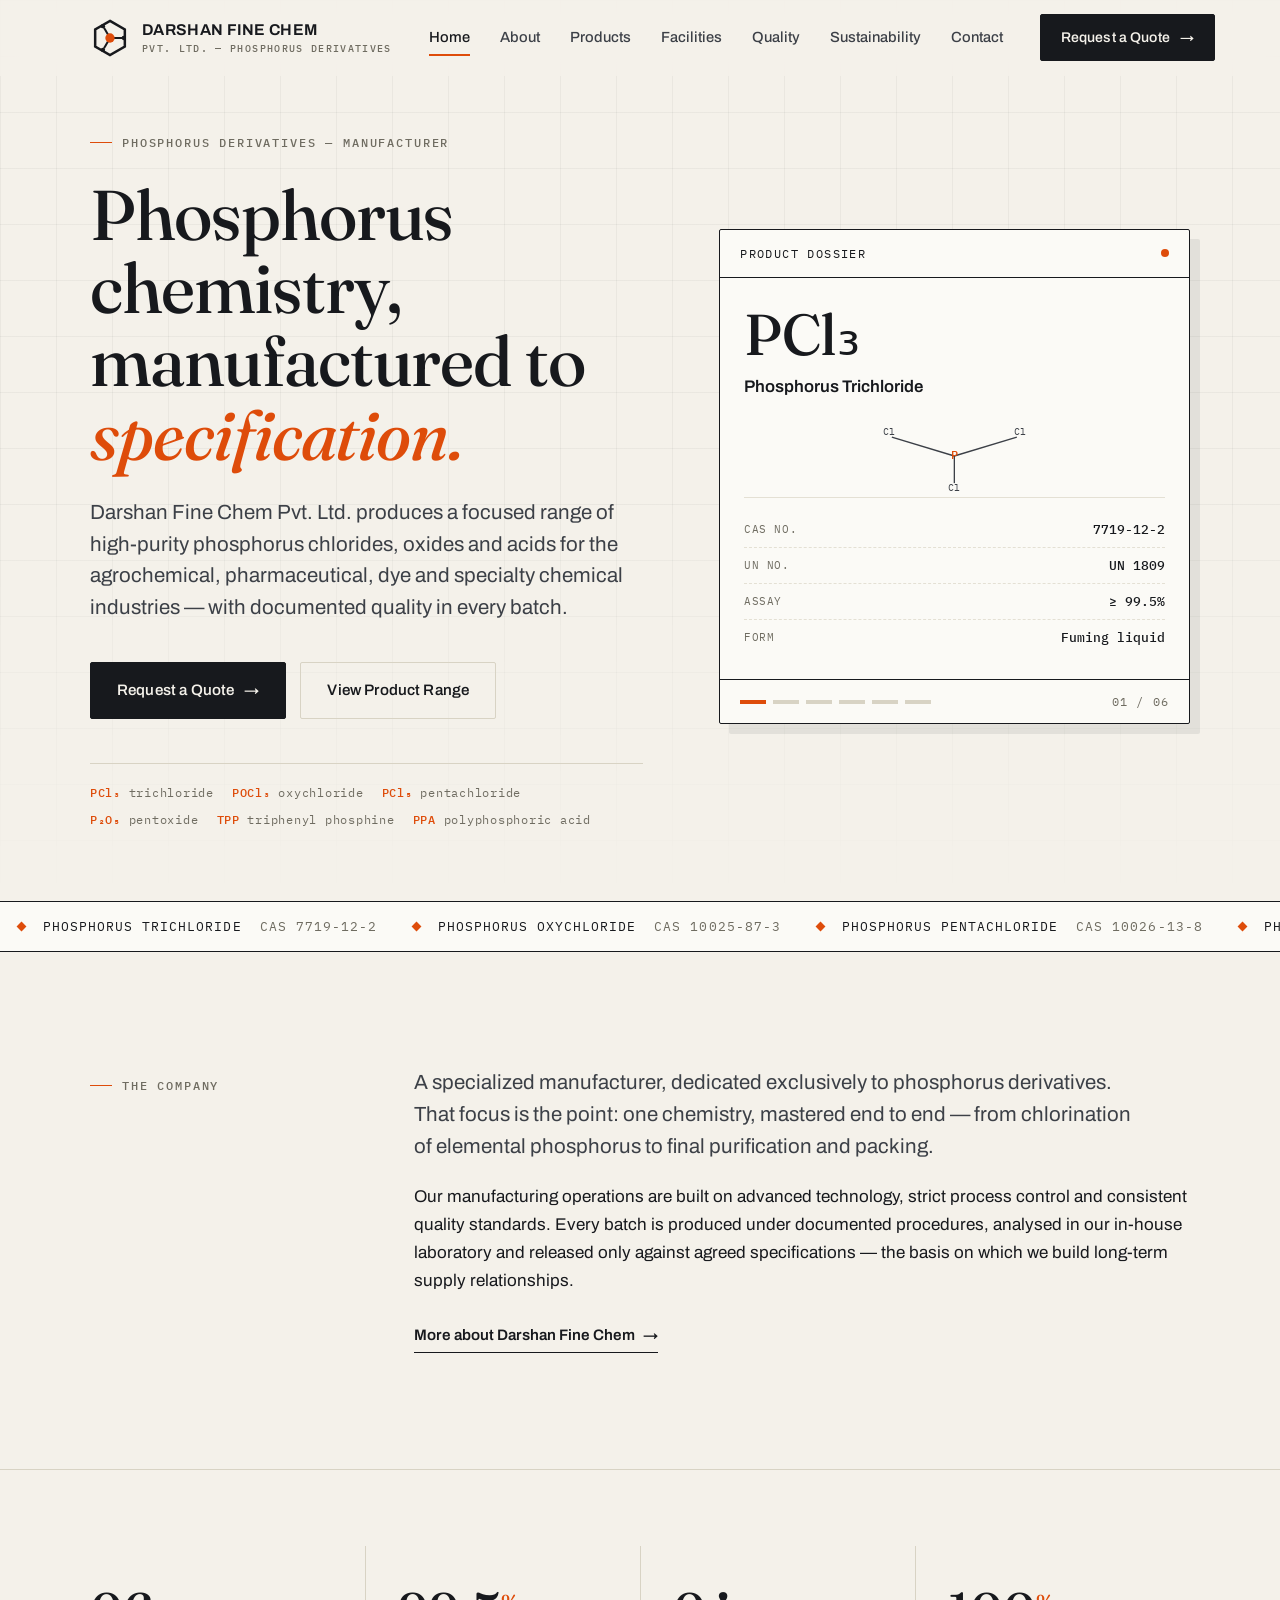
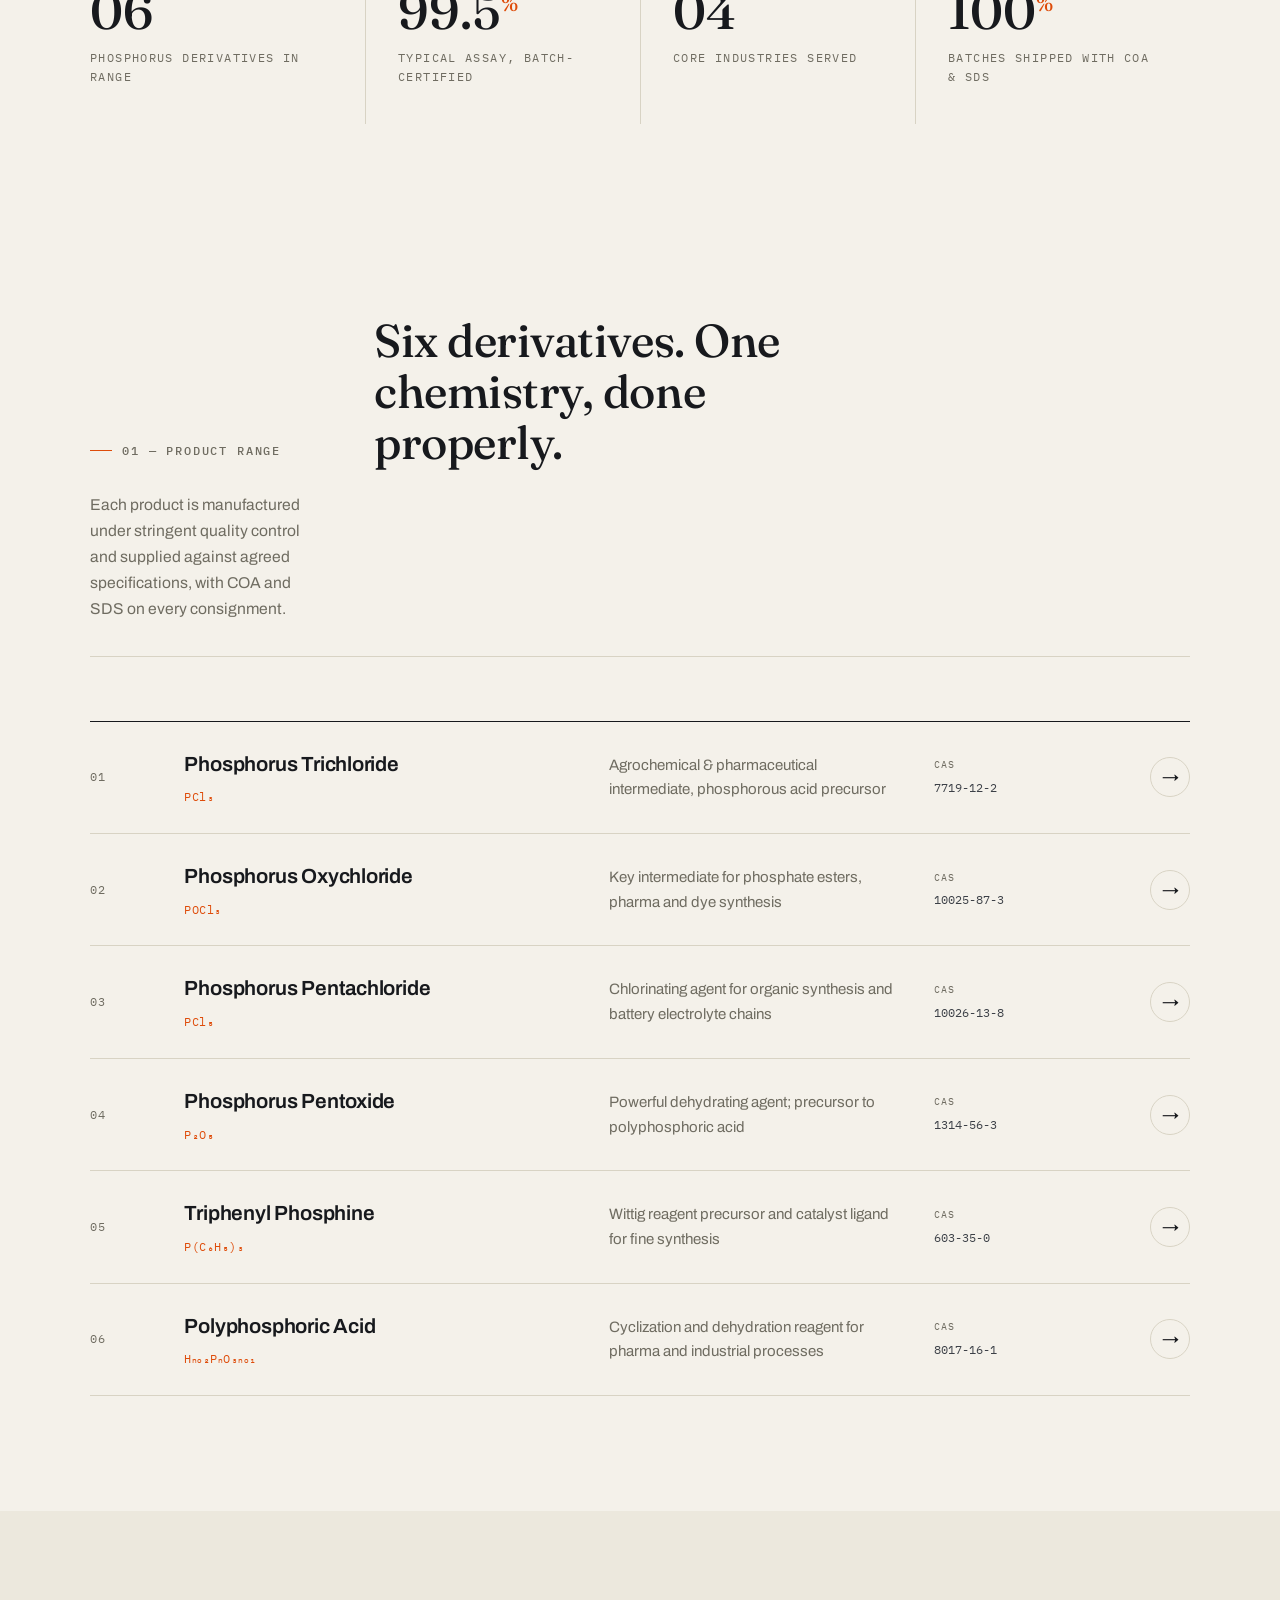
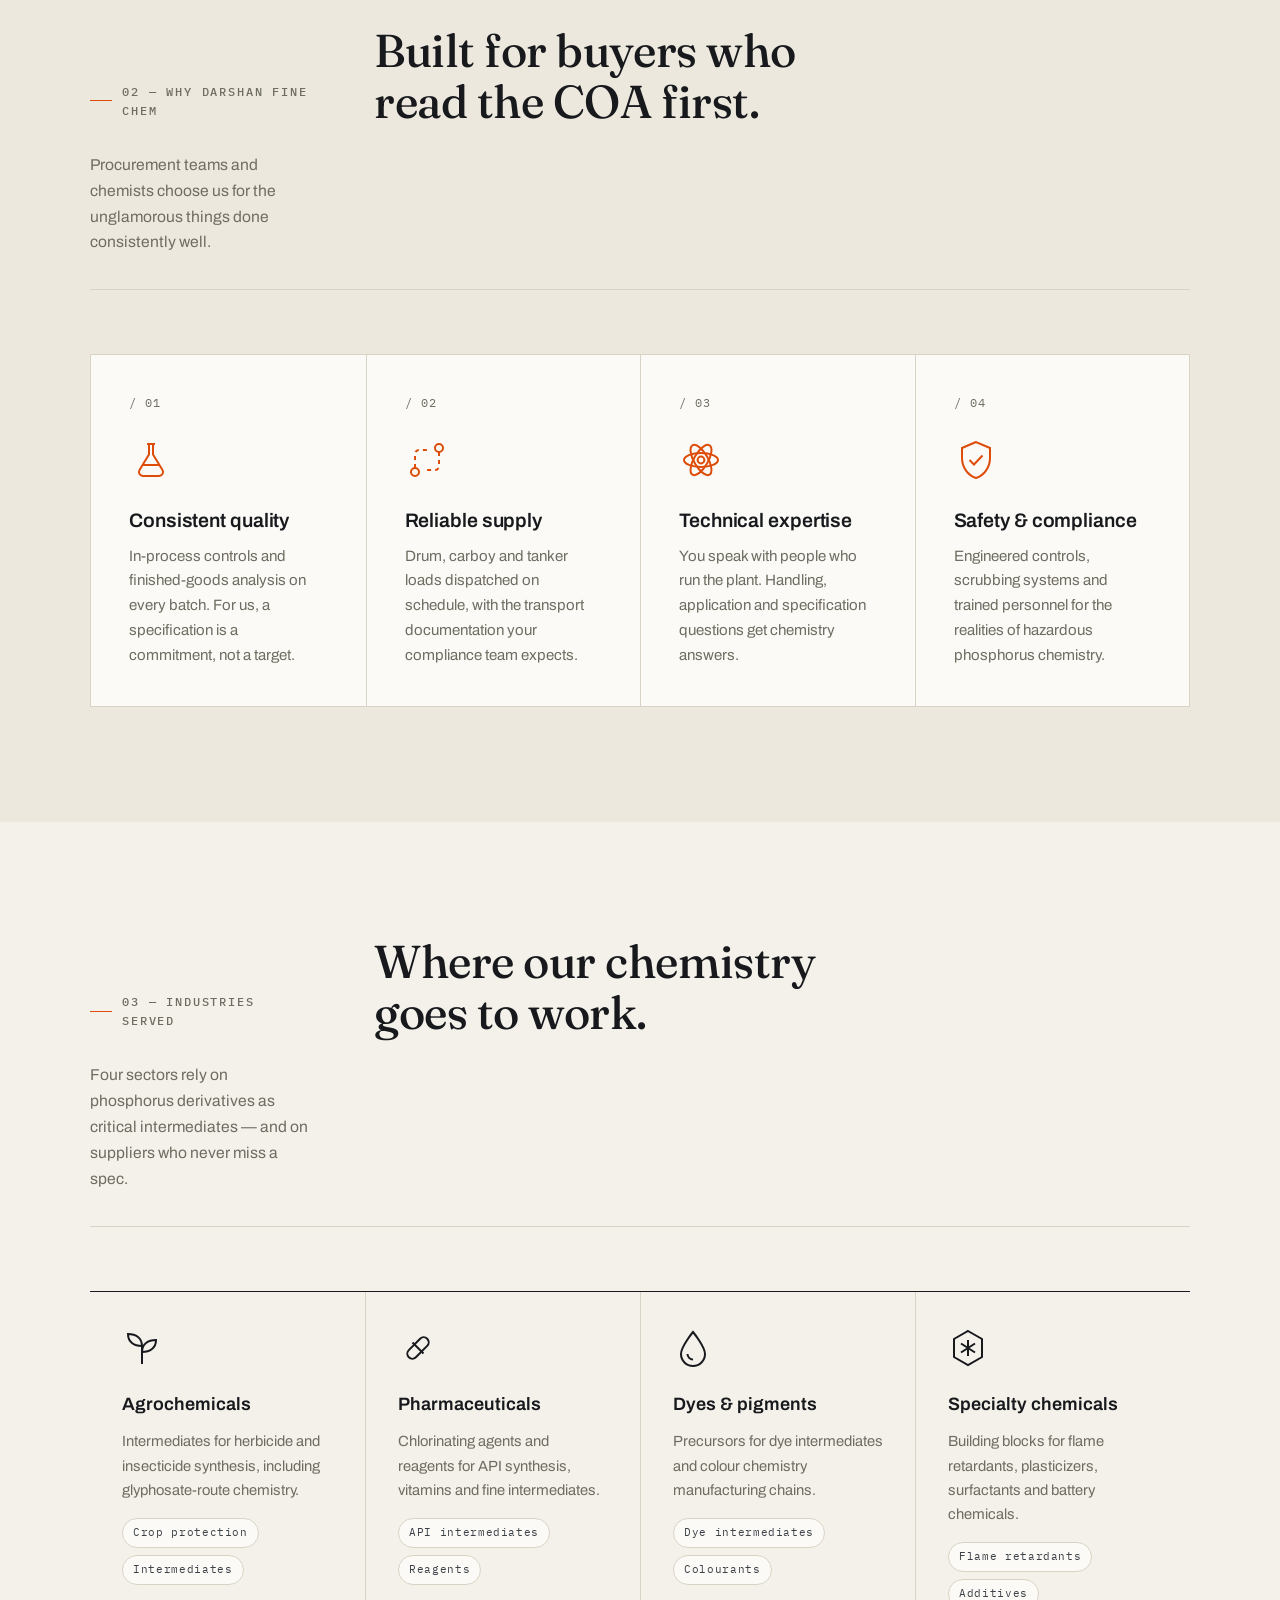
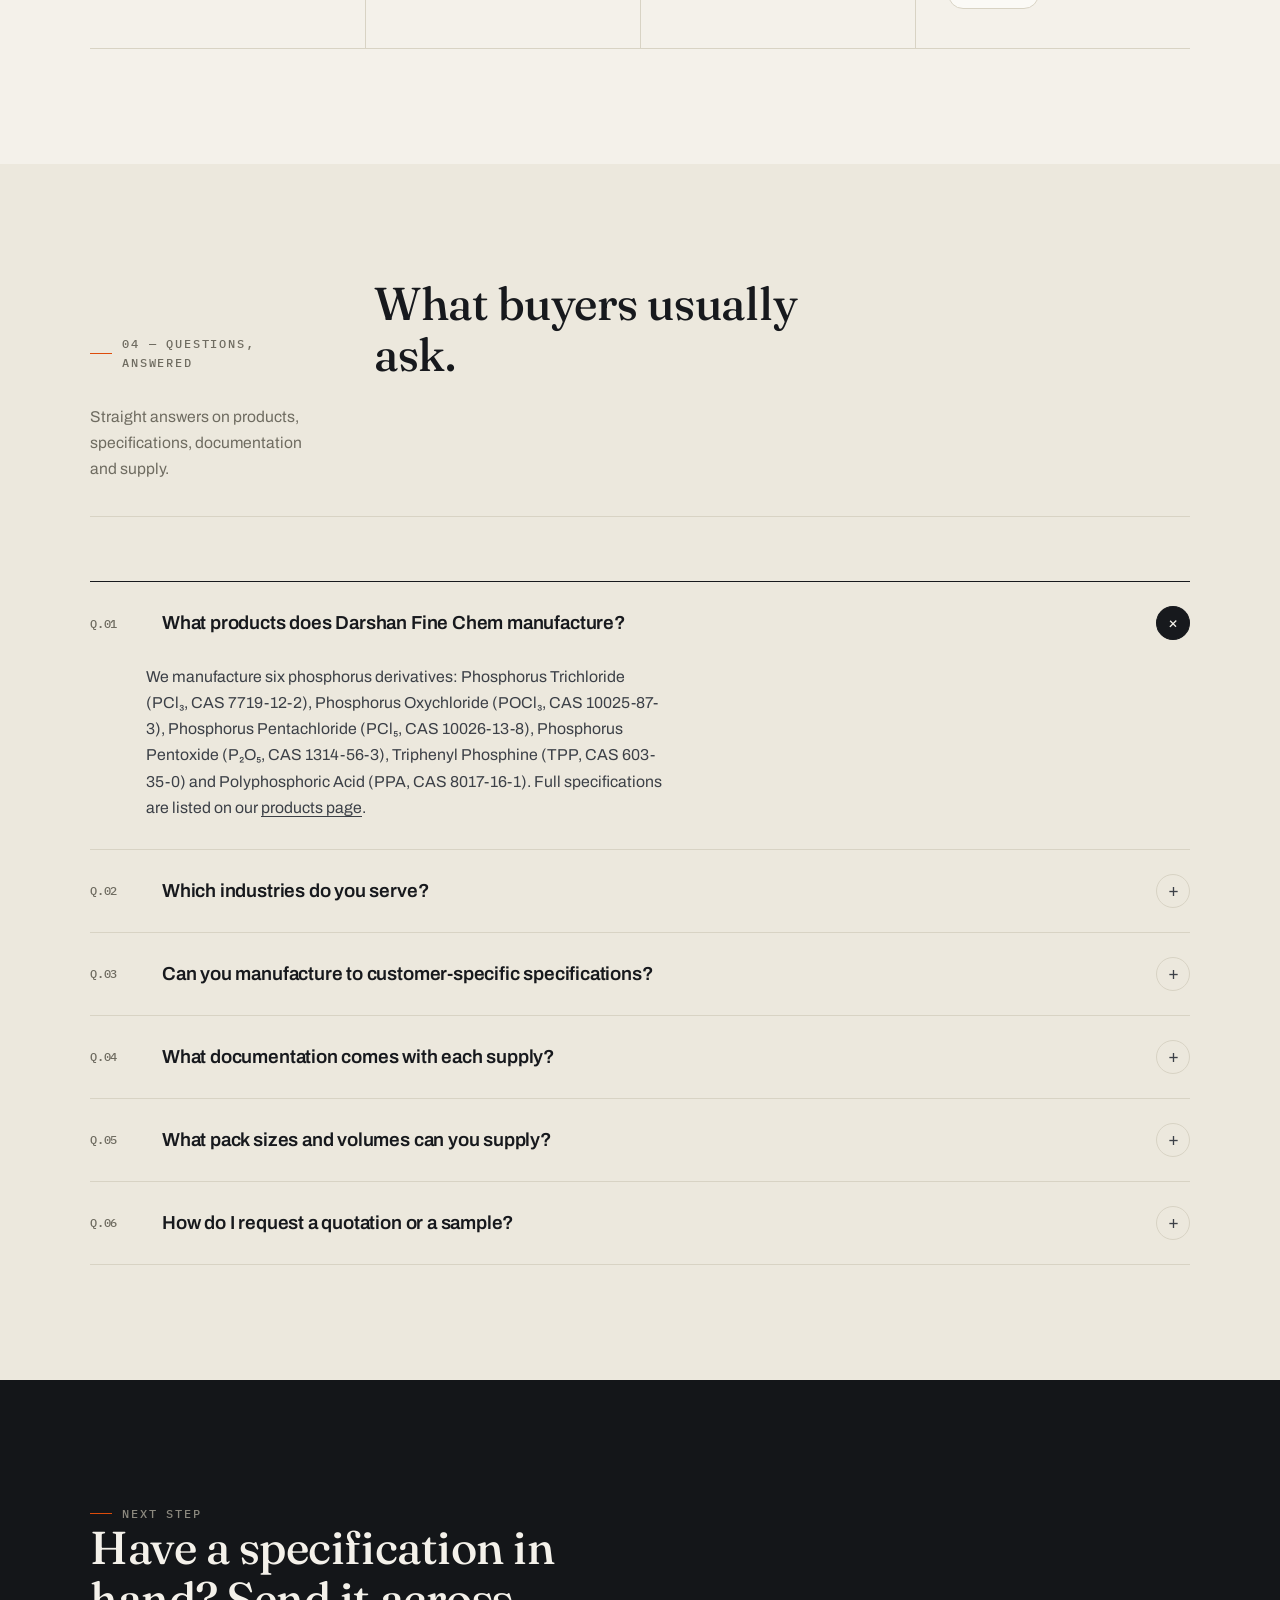
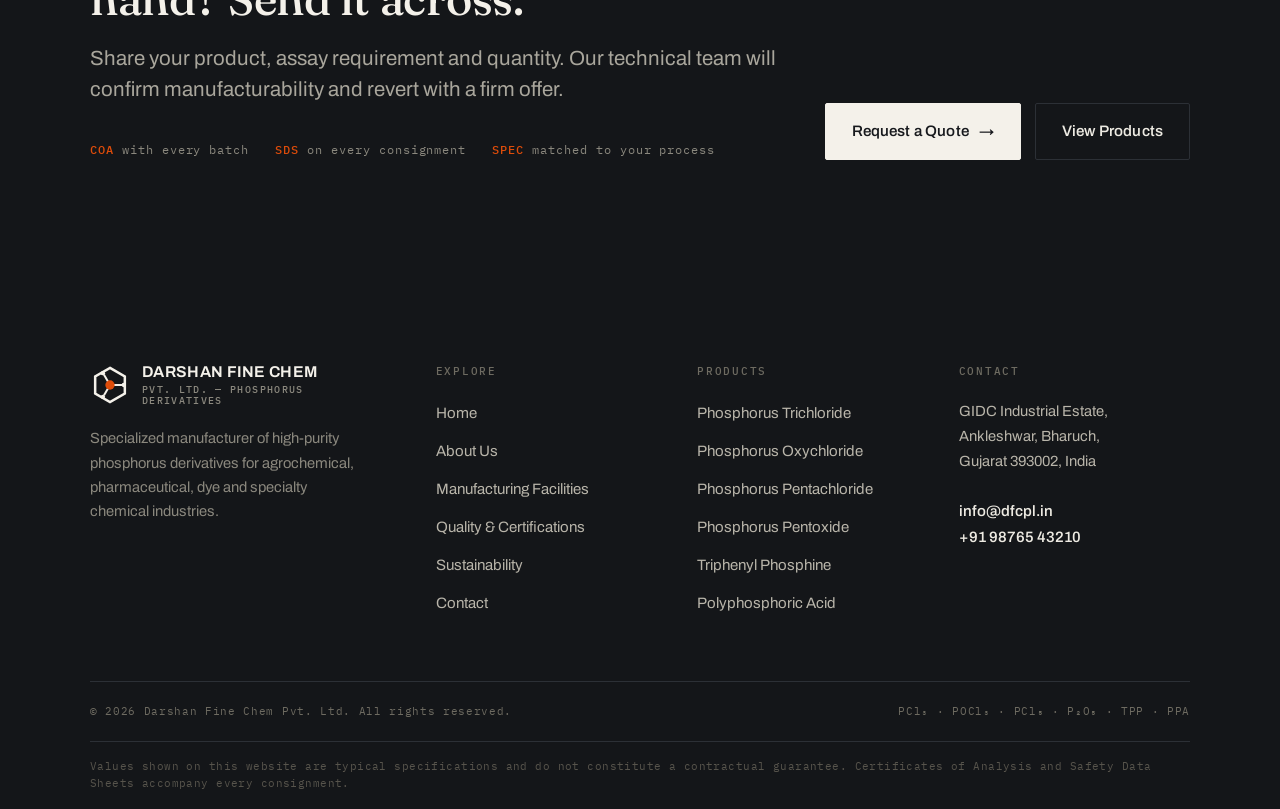
==== commit 486c025f: "wrong domain url change" ====
--- a/old/index.html
+++ b/old/index.html
@@ -1,11 +1,20 @@
-<!DOCTYPE html>
+﻿<!DOCTYPE html>
 <html lang="en">
 <head>
+  <!-- Google tag (gtag.js) -->
+  <script async src="https://www.googletagmanager.com/gtag/js?id=G-CTTGNB9CXZ"></script>
+  <script>
+    window.dataLayer = window.dataLayer || [];
+    function gtag(){dataLayer.push(arguments);}
+    gtag('js', new Date());
+
+    gtag('config', 'G-CTTGNB9CXZ');
+  </script>
   <meta charset="UTF-8">
   <meta name="viewport" content="width=device-width, initial-scale=1.0">
   <title>Phosphorus Derivatives Manufacturer | Darshan Fine Chem Pvt. Ltd.</title>
   <meta name="description" content="Manufacturer of high-purity phosphorus derivatives — PCl₃, POCl₃, PCl₅, P₂O₅, Triphenyl Phosphine & Polyphosphoric Acid — for agrochemical, pharmaceutical, dye and specialty chemical industries.">
-  <link rel="canonical" href="https://www.darshanfinechem.com/">
+  <link rel="canonical" href="https://www.dfcpl.in/">
   <meta name="robots" content="index, follow, max-image-preview:large">
   <meta name="theme-color" content="#F4F1EA">
 
@@ -13,12 +22,12 @@
   <meta property="og:site_name" content="Darshan Fine Chem Pvt. Ltd.">
   <meta property="og:title" content="Phosphorus Derivatives Manufacturer | Darshan Fine Chem Pvt. Ltd.">
   <meta property="og:description" content="High-purity phosphorus derivatives — PCl₃, POCl₃, PCl₅, P₂O₅, TPP & PPA — manufactured to specification in India.">
-  <meta property="og:url" content="https://www.darshanfinechem.com/">
-  <meta property="og:image" content="https://www.darshanfinechem.com/assets/og-image.png">
+  <meta property="og:url" content="https://www.dfcpl.in/">
+  <meta property="og:image" content="https://www.dfcpl.in/assets/og-image.png">
   <meta name="twitter:card" content="summary_large_image">
   <meta name="twitter:title" content="Phosphorus Derivatives Manufacturer | Darshan Fine Chem Pvt. Ltd.">
   <meta name="twitter:description" content="High-purity phosphorus derivatives — PCl₃, POCl₃, PCl₅, P₂O₅, TPP & PPA — manufactured to specification in India.">
-  <meta name="twitter:image" content="https://www.darshanfinechem.com/assets/og-image.png">
+  <meta name="twitter:image" content="https://www.dfcpl.in/assets/og-image.png">
 
   <link rel="icon" type="image/svg+xml" href="favicon.svg">
   <link rel="preconnect" href="https://fonts.googleapis.com">
@@ -32,10 +41,10 @@
     "@graph": [
       {
         "@type": "Organization",
-        "@id": "https://www.darshanfinechem.com/#organization",
+        "@id": "https://www.dfcpl.in/#organization",
         "name": "Darshan Fine Chem Pvt. Ltd.",
-        "url": "https://www.darshanfinechem.com/",
-        "logo": "https://www.darshanfinechem.com/favicon.svg",
+        "url": "https://www.dfcpl.in/",
+        "logo": "https://www.dfcpl.in/favicon.svg",
         "description": "Specialized manufacturer of high-quality phosphorus derivatives — phosphorus trichloride, phosphorus oxychloride, phosphorus pentachloride, phosphorus pentoxide, triphenyl phosphine and polyphosphoric acid — serving agrochemical, pharmaceutical, dye and specialty chemical industries.",
         "address": {
           "@type": "PostalAddress",
@@ -48,31 +57,31 @@
         "contactPoint": {
           "@type": "ContactPoint",
           "contactType": "sales",
-          "email": "info@darshanfinechem.com",
+          "email": "info@dfcpl.in",
           "availableLanguage": ["en", "hi", "gu"]
         },
         "knowsAbout": ["Phosphorus trichloride", "Phosphorus oxychloride", "Phosphorus pentachloride", "Phosphorus pentoxide", "Triphenyl phosphine", "Polyphosphoric acid", "Phosphorus derivatives", "Fine chemicals"]
       },
       {
         "@type": "WebSite",
-        "@id": "https://www.darshanfinechem.com/#website",
-        "url": "https://www.darshanfinechem.com/",
+        "@id": "https://www.dfcpl.in/#website",
+        "url": "https://www.dfcpl.in/",
         "name": "Darshan Fine Chem Pvt. Ltd.",
-        "publisher": { "@id": "https://www.darshanfinechem.com/#organization" },
+        "publisher": { "@id": "https://www.dfcpl.in/#organization" },
         "inLanguage": "en"
       },
       {
         "@type": "WebPage",
-        "@id": "https://www.darshanfinechem.com/#webpage",
-        "url": "https://www.darshanfinechem.com/",
+        "@id": "https://www.dfcpl.in/#webpage",
+        "url": "https://www.dfcpl.in/",
         "name": "Phosphorus Derivatives Manufacturer | Darshan Fine Chem Pvt. Ltd.",
-        "isPartOf": { "@id": "https://www.darshanfinechem.com/#website" },
-        "about": { "@id": "https://www.darshanfinechem.com/#organization" },
+        "isPartOf": { "@id": "https://www.dfcpl.in/#website" },
+        "about": { "@id": "https://www.dfcpl.in/#organization" },
         "inLanguage": "en"
       },
       {
         "@type": "FAQPage",
-        "@id": "https://www.darshanfinechem.com/#faq",
+        "@id": "https://www.dfcpl.in/#faq",
         "mainEntity": [
           {
             "@type": "Question",
@@ -119,7 +128,7 @@
             "name": "How do I request a quotation from Darshan Fine Chem?",
             "acceptedAnswer": {
               "@type": "Answer",
-              "text": "Send your product name, required specification, quantity and delivery location through the contact form on the website or by email to info@darshanfinechem.com. The sales team responds with pricing, lead time and packing options."
+              "text": "Send your product name, required specification, quantity and delivery location through the contact form on the website or by email to info@dfcpl.in. The sales team responds with pricing, lead time and packing options."
             }
           }
         ]
@@ -493,7 +502,7 @@
           <details>
             <summary><span class="q-idx">Q.06</span> How do I request a quotation or a sample? <span class="q-mark" aria-hidden="true">+</span></summary>
             <div class="a-body">
-              <p>Send us the product name, your specification, quantity and delivery location via the <a href="contact.html" style="border-bottom:1px solid currentColor;">contact form</a> or email <a href="mailto:info@darshanfinechem.com" style="border-bottom:1px solid currentColor;">info@darshanfinechem.com</a>. Our sales team will respond with pricing, lead time and packing options.</p>
+              <p>Send us the product name, your specification, quantity and delivery location via the <a href="contact.html" style="border-bottom:1px solid currentColor;">contact form</a> or email <a href="mailto:info@dfcpl.in" style="border-bottom:1px solid currentColor;">info@dfcpl.in</a>. Our sales team will respond with pricing, lead time and packing options.</p>
             </div>
           </details>
         </div>
@@ -569,7 +578,7 @@
             GIDC Industrial Estate,<br>
             Ankleshwar, Bharuch,<br>
             Gujarat 393002, India<br><br>
-            <a href="mailto:info@darshanfinechem.com">info@darshanfinechem.com</a><br>
+            <a href="mailto:info@dfcpl.in">info@dfcpl.in</a><br>
             <a href="tel:+919876543210">+91 98765 43210</a>
           </address>
         </div>
